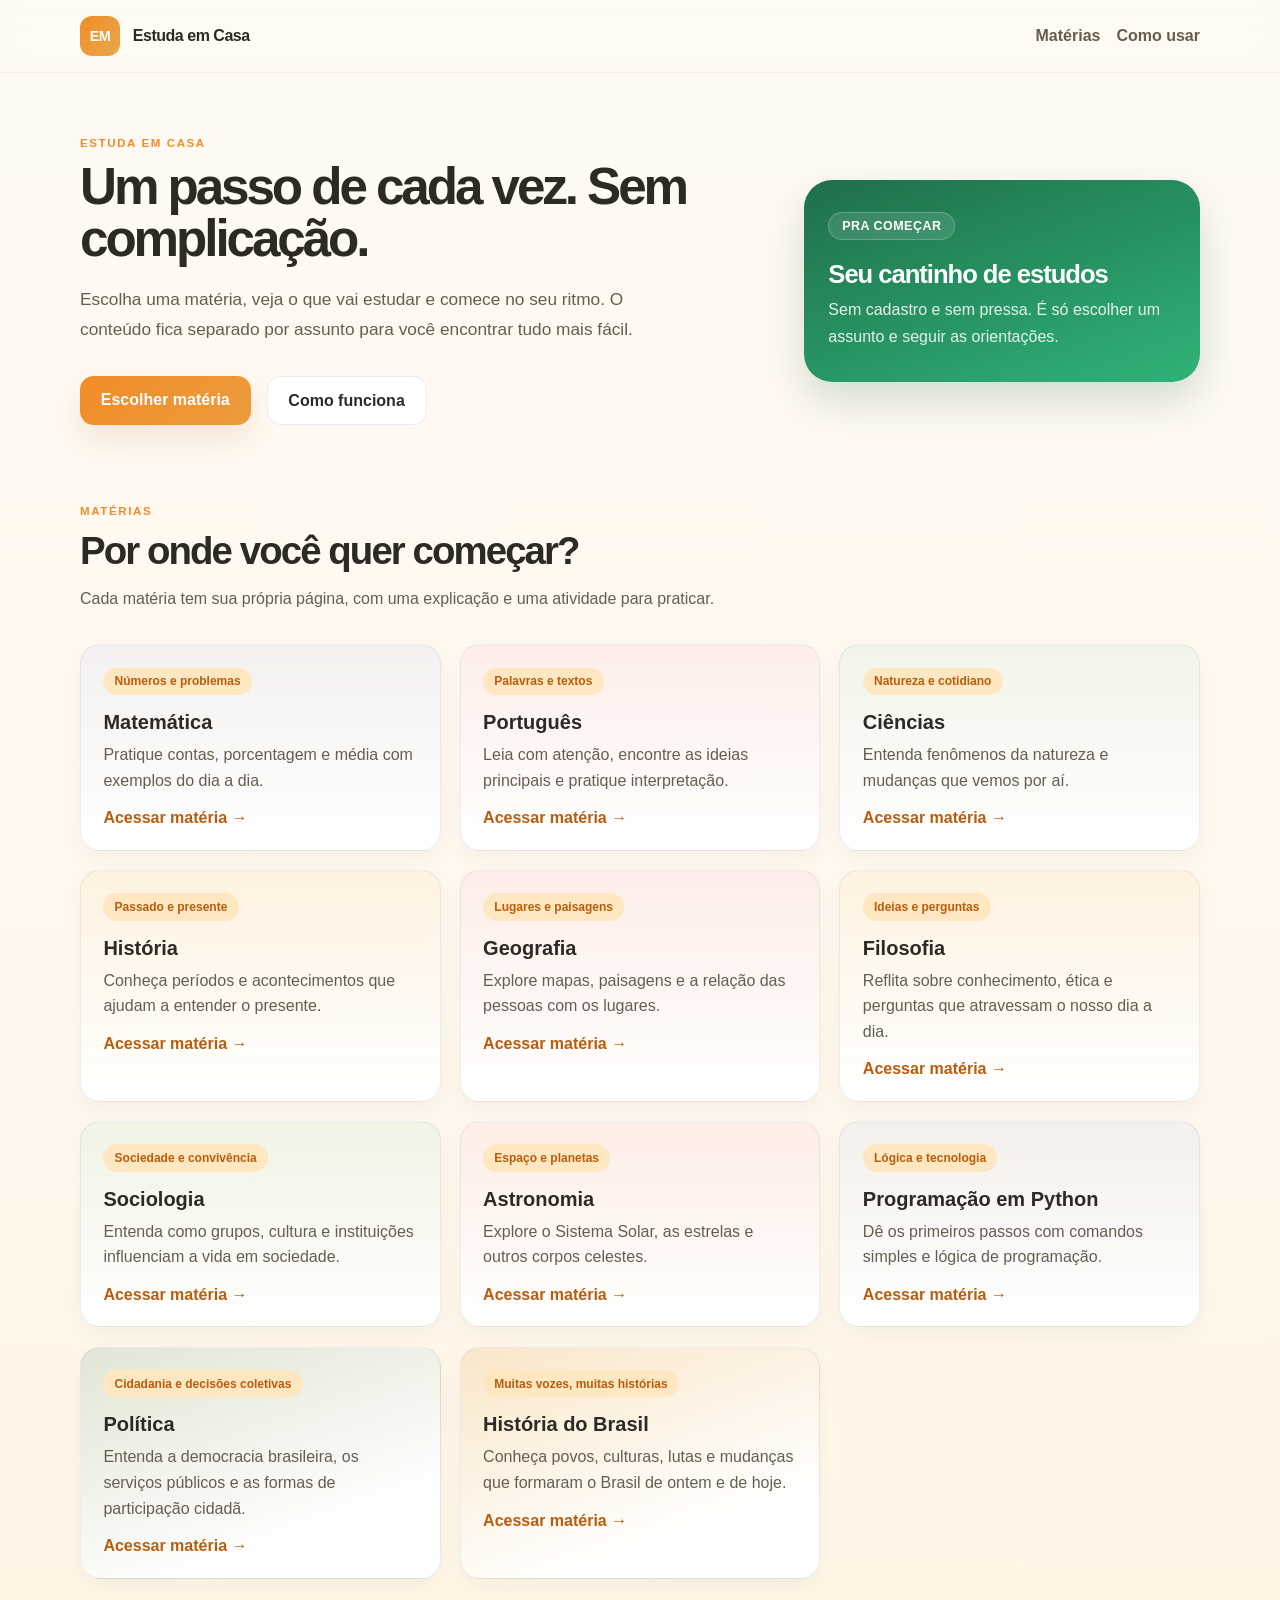
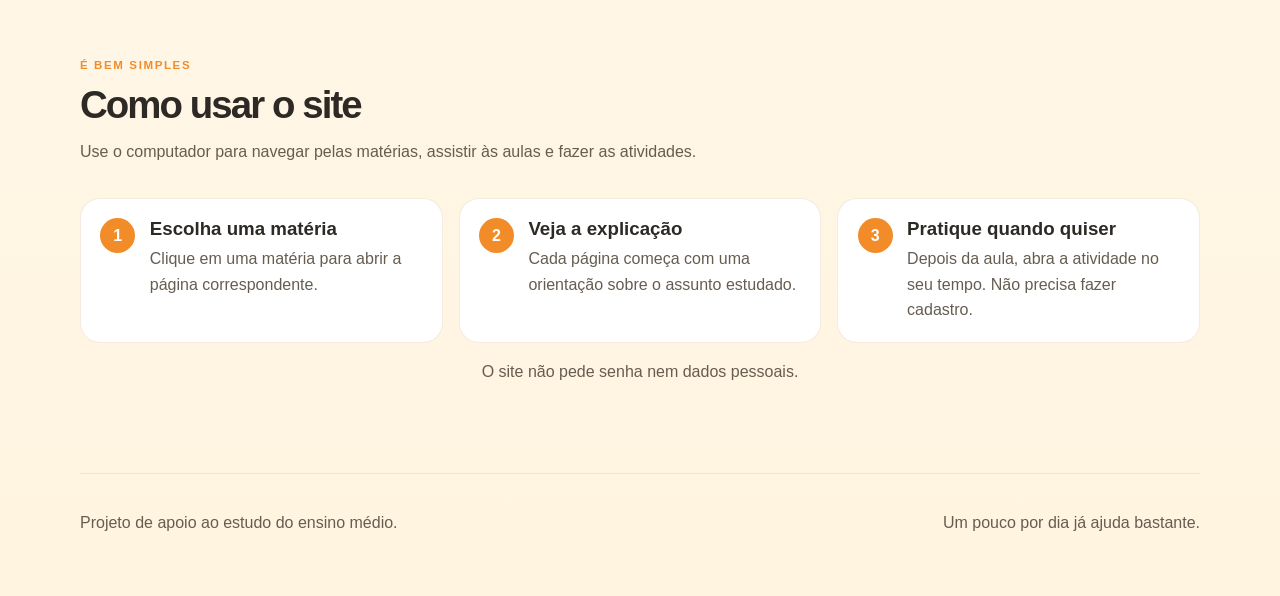
==== index.html @ b350ff7d "Add Brazilian politics and history subjects Co-authored-by: Copilot App <223556219+Copilot@users.nor" ====
<!DOCTYPE html>
<html lang="pt-BR">
  <head>
    <meta charset="UTF-8" />
    <meta name="viewport" content="width=device-width, initial-scale=1.0" />
    <title>Estuda em Casa | Ensino Médio</title>
    <meta
      name="description"
    content="Aulas e atividades de matemática, português, ciências, história, história do Brasil, política, geografia, filosofia, sociologia, astronomia e programação em Python."
    />
    <meta
      http-equiv="Content-Security-Policy"
      content="default-src 'self'; base-uri 'self'; object-src 'none'; form-action 'self'; script-src 'self'; style-src 'self'; img-src 'self' data:; connect-src 'none'"
    />
    <link rel="stylesheet" href="styles.css" />
  </head>
  <body>
    <header class="topbar">
      <div class="container nav">
        <div class="brand">
          <span class="brand-mark">EM</span>
          <span>Estuda em Casa</span>
        </div>
        <nav class="nav-links" aria-label="Menu principal">
          <a href="#materias">Matérias</a>
          <a href="#como-usar">Como usar</a>
        </nav>
      </div>
    </header>

    <main>
      <section class="hero container">
        <div class="hero-copy">
          <p class="eyebrow">Estuda em Casa</p>
          <h1>Um passo de cada vez. Sem complicação.</h1>
          <p class="lead">
            Escolha uma matéria, veja o que vai estudar e comece no seu ritmo.
            O conteúdo fica separado por assunto para você encontrar tudo mais fácil.
          </p>
          <div class="hero-actions">
            <a class="primary-btn" href="#materias">Escolher matéria</a>
            <a class="ghost-btn" href="#como-usar">Como funciona</a>
          </div>
        </div>

        <div class="hero-card welcome-card">
          <div class="score-pill">Pra começar</div>
          <h2>Seu cantinho de estudos</h2>
          <p>Sem cadastro e sem pressa. É só escolher um assunto e seguir as orientações.</p>
        </div>
      </section>

      <section id="materias" class="container section">
        <div class="section-heading">
          <p class="eyebrow">Matérias</p>
          <h2>Por onde você quer começar?</h2>
          <p class="section-intro">Cada matéria tem sua própria página, com uma explicação e uma atividade para praticar.</p>
        </div>

        <div class="subject-grid subject-grid-home">
          <a class="subject-card math" href="matematica.html">
            <span class="subject-tag">Números e problemas</span>
            <h3>Matemática</h3>
            <p>Pratique contas, porcentagem e média com exemplos do dia a dia.</p>
            <span class="card-link">Acessar matéria <span aria-hidden="true">→</span></span>
          </a>

          <a class="subject-card language" href="portugues.html">
            <span class="subject-tag">Palavras e textos</span>
            <h3>Português</h3>
            <p>Leia com atenção, encontre as ideias principais e pratique interpretação.</p>
            <span class="card-link">Acessar matéria <span aria-hidden="true">→</span></span>
          </a>

          <a class="subject-card science" href="ciencias.html">
            <span class="subject-tag">Natureza e cotidiano</span>
            <h3>Ciências</h3>
            <p>Entenda fenômenos da natureza e mudanças que vemos por aí.</p>
            <span class="card-link">Acessar matéria <span aria-hidden="true">→</span></span>
          </a>

          <a class="subject-card history" href="historia.html">
            <span class="subject-tag">Passado e presente</span>
            <h3>História</h3>
            <p>Conheça períodos e acontecimentos que ajudam a entender o presente.</p>
            <span class="card-link">Acessar matéria <span aria-hidden="true">→</span></span>
          </a>

          <a class="subject-card language" href="geografia.html">
            <span class="subject-tag">Lugares e paisagens</span>
            <h3>Geografia</h3>
            <p>Explore mapas, paisagens e a relação das pessoas com os lugares.</p>
            <span class="card-link">Acessar matéria <span aria-hidden="true">→</span></span>
          </a>

          <a class="subject-card history" href="filosofia.html">
            <span class="subject-tag">Ideias e perguntas</span>
            <h3>Filosofia</h3>
            <p>Reflita sobre conhecimento, ética e perguntas que atravessam o nosso dia a dia.</p>
            <span class="card-link">Acessar matéria <span aria-hidden="true">→</span></span>
          </a>

          <a class="subject-card science" href="sociologia.html">
            <span class="subject-tag">Sociedade e convivência</span>
            <h3>Sociologia</h3>
            <p>Entenda como grupos, cultura e instituições influenciam a vida em sociedade.</p>
            <span class="card-link">Acessar matéria <span aria-hidden="true">→</span></span>
          </a>

          <a class="subject-card language" href="astronomia.html">
            <span class="subject-tag">Espaço e planetas</span>
            <h3>Astronomia</h3>
            <p>Explore o Sistema Solar, as estrelas e outros corpos celestes.</p>
            <span class="card-link">Acessar matéria <span aria-hidden="true">→</span></span>
          </a>

          <a class="subject-card math" href="programacao-python.html">
            <span class="subject-tag">Lógica e tecnologia</span>
            <h3>Programação em Python</h3>
            <p>Dê os primeiros passos com comandos simples e lógica de programação.</p>
            <span class="card-link">Acessar matéria <span aria-hidden="true">→</span></span>
          </a>

          <a class="subject-card politics" href="politica.html">
            <span class="subject-tag">Cidadania e decisões coletivas</span>
            <h3>Política</h3>
            <p>Entenda a democracia brasileira, os serviços públicos e as formas de participação cidadã.</p>
            <span class="card-link">Acessar matéria <span aria-hidden="true">→</span></span>
          </a>

          <a class="subject-card brazil-history" href="historia-do-brasil.html">
            <span class="subject-tag">Muitas vozes, muitas histórias</span>
            <h3>História do Brasil</h3>
            <p>Conheça povos, culturas, lutas e mudanças que formaram o Brasil de ontem e de hoje.</p>
            <span class="card-link">Acessar matéria <span aria-hidden="true">→</span></span>
          </a>
        </div>
      </section>

      <section id="como-usar" class="container section how-to-section">
        <div class="section-heading">
          <p class="eyebrow">É bem simples</p>
          <h2>Como usar o site</h2>
          <p class="section-intro">Use o computador para navegar pelas matérias, assistir às aulas e fazer as atividades.</p>
        </div>

        <div class="steps-grid">
          <article class="step-card">
            <span class="step-number">1</span>
            <div>
              <h3>Escolha uma matéria</h3>
              <p>Clique em uma matéria para abrir a página correspondente.</p>
            </div>
          </article>
          <article class="step-card">
            <span class="step-number">2</span>
            <div>
              <h3>Veja a explicação</h3>
              <p>Cada página começa com uma orientação sobre o assunto estudado.</p>
            </div>
          </article>
          <article class="step-card">
            <span class="step-number">3</span>
            <div>
              <h3>Pratique quando quiser</h3>
              <p>Depois da aula, abra a atividade no seu tempo. Não precisa fazer cadastro.</p>
            </div>
          </article>
        </div>
        <p class="privacy-note">O site não pede senha nem dados pessoais.</p>
      </section>
    </main>

    <footer class="footer">
      <div class="container footer-inner">
        <p>Projeto de apoio ao estudo do ensino médio.</p>
        <p>Um pouco por dia já ajuda bastante.</p>
      </div>
    </footer>
  </body>
</html>
---- styles.css ----
:root {
  --bg: #fffaf2;
  --panel: #ffffff;
  --panel-alt: #fff1d8;
  --primary: #f28c28;
  --primary-dark: #b85d0d;
  --primary-soft: #ffe7c2;
  --accent: #3a9d68;
  --success: #1f8f5f;
  --text: #2d2a26;
  --muted: #665d51;
  --shadow: 0 14px 30px rgba(157, 94, 18, 0.12);
  --radius: 20px;
}

* {
  box-sizing: border-box;
}

html {
  scroll-behavior: smooth;
}

body {
  margin: 0;
  font-family: "Segoe UI", Arial, sans-serif;
  background: linear-gradient(180deg, #fffaf4 0%, #fff8ee 42%, #fff4df 100%);
  color: var(--text);
}

a {
  text-decoration: none;
  color: inherit;
}

button,
input {
  font: inherit;
}

.container {
  width: min(1120px, calc(100% - 2rem));
  margin: 0 auto;
}

.topbar {
  position: sticky;
  top: 0;
  z-index: 10;
  backdrop-filter: blur(10px);
  background: rgba(255, 250, 242, 0.85);
  border-bottom: 1px solid rgba(183, 139, 84, 0.12);
}

.nav {
  display: flex;
  align-items: center;
  justify-content: space-between;
  gap: 1rem;
  min-height: 72px;
}

.brand {
  display: inline-flex;
  align-items: center;
  gap: 0.8rem;
  font-weight: 800;
  letter-spacing: -0.03em;
}

.brand-mark {
  display: inline-grid;
  place-items: center;
  width: 2.5rem;
  height: 2.5rem;
  border-radius: 12px;
  background: linear-gradient(135deg, var(--primary), #e8a84c);
  color: white;
  font-size: 0.9rem;
}

.nav-links {
  display: flex;
  flex-wrap: wrap;
  justify-content: flex-end;
  gap: 0.6rem 1rem;
  color: var(--muted);
  font-weight: 600;
}

.hero {
  display: grid;
  grid-template-columns: 1.4fr 0.8fr;
  gap: 2rem;
  align-items: center;
  padding: 4rem 0 3rem;
}

.eyebrow {
  margin: 0 0 0.75rem;
  color: var(--primary);
  text-transform: uppercase;
  letter-spacing: 0.14em;
  font-size: 0.72rem;
  font-weight: 800;
}

.hero-copy h1 {
  margin: 0;
  font-size: clamp(2.3rem, 4vw, 4.1rem);
  line-height: 1.02;
  letter-spacing: -0.06em;
}

.lead {
  max-width: 560px;
  margin: 1.25rem 0 0;
  color: var(--muted);
  font-size: 1.08rem;
  line-height: 1.7;
}

.hero-actions {
  margin-top: 2rem;
  display: flex;
  flex-wrap: wrap;
  gap: 1rem;
}

.primary-btn,
.ghost-btn,
.answer-btn {
  border: none;
  border-radius: 14px;
  padding: 0.9rem 1.3rem;
  font-weight: 700;
  cursor: pointer;
  transition: transform 0.2s ease, box-shadow 0.2s ease;
}

.primary-btn {
  background: linear-gradient(135deg, var(--primary), #ec9b3d);
  color: white;
  box-shadow: var(--shadow);
}

.ghost-btn {
  background: white;
  color: var(--text);
  border: 1px solid rgba(148, 163, 184, 0.2);
}

.primary-btn:hover,
.ghost-btn:hover,
.answer-btn:not(:disabled):hover {
  transform: translateY(-1px);
}

.hero-card {
  background: linear-gradient(160deg, #1f6f4a 0%, #2fb377 100%);
  color: white;
  border-radius: 28px;
  padding: 2rem 1.5rem;
  box-shadow: 0 18px 40px rgba(31, 111, 74, 0.2);
}

.score-pill {
  display: inline-flex;
  background: rgba(255, 255, 255, 0.12);
  border: 1px solid rgba(255, 255, 255, 0.2);
  border-radius: 999px;
  padding: 0.4rem 0.8rem;
  font-size: 0.78rem;
  font-weight: 700;
  letter-spacing: 0.04em;
  text-transform: uppercase;
}

.score-value {
  margin-top: 1rem;
  font-size: clamp(2.5rem, 4vw, 4rem);
  font-weight: 800;
  letter-spacing: -0.06em;
}

.hero-card ul {
  margin: 1.5rem 0 0;
  padding: 0;
  list-style: none;
  display: grid;
  gap: 0.85rem;
  color: rgba(255, 255, 255, 0.82);
}

.section {
  padding: 2rem 0 4rem;
}

.section-heading {
  margin-bottom: 2rem;
}

.section-heading h2 {
  margin: 0;
  font-size: clamp(1.8rem, 3vw, 2.7rem);
  letter-spacing: -0.05em;
}

.section-intro {
  max-width: 680px;
  margin: 0.8rem 0 0;
  color: var(--muted);
  line-height: 1.65;
}

.left {
  margin-bottom: 1.5rem;
}

.subject-grid {
  display: grid;
  grid-template-columns: repeat(4, minmax(0, 1fr));
  gap: 1.2rem;
}

.subject-card {
  display: flex;
  flex-direction: column;
  align-items: flex-start;
  background: var(--panel);
  border: 1px solid rgba(148, 163, 184, 0.18);
  border-radius: var(--radius);
  padding: 1.4rem;
  box-shadow: 0 8px 22px rgba(15, 23, 42, 0.04);
  transition: transform 0.2s ease, box-shadow 0.2s ease;
}

a.subject-card:hover {
  transform: translateY(-3px);
  box-shadow: var(--shadow);
}

.subject-grid-home {
  grid-template-columns: repeat(3, minmax(0, 1fr));
}

.subject-tag {
  display: inline-block;
  background: var(--primary-soft);
  color: var(--primary-dark);
  padding: 0.42rem 0.7rem;
  border-radius: 999px;
  font-size: 0.75rem;
  font-weight: 700;
}

.subject-card h3 {
  margin: 1rem 0 0.5rem;
  font-size: 1.25rem;
}

.subject-card p {
  margin: 0;
  color: var(--muted);
  line-height: 1.6;
}

.card-link {
  margin-top: 1rem;
  color: var(--primary-dark);
  font-weight: 700;
}

.welcome-card h2 {
  margin: 1.25rem 0 0.5rem;
  font-size: 1.6rem;
  letter-spacing: -0.04em;
}

.welcome-card p {
  margin: 0;
  color: rgba(255, 255, 255, 0.88);
  line-height: 1.65;
}

.subject-intro {
  max-width: 760px;
  margin: 0 auto 1.2rem;
  padding: 1.4rem;
  background: white;
  border: 1px solid rgba(183, 139, 84, 0.16);
  border-radius: var(--radius);
}

.subject-intro h3 {
  margin: 0 0 0.7rem;
}

.subject-intro p {
  margin: 0;
  color: var(--muted);
  line-height: 1.65;
}

.subject-intro p + p {
  margin-top: 0.5rem;
}

.lesson-card {
  max-width: 920px;
  margin: 0 auto 1rem;
  padding: 1.4rem;
  background: #fff;
  border: 1px solid rgba(183, 139, 84, 0.2);
  border-radius: var(--radius);
  box-shadow: 0 8px 22px rgba(15, 23, 42, 0.04);
}

.lesson-heading {
  display: flex;
  align-items: center;
  gap: 0.75rem;
  margin-bottom: 0.55rem;
}

.youtube-mark {
  display: inline-grid;
  flex: 0 0 auto;
  place-items: center;
  width: 2.3rem;
  height: 1.65rem;
  border-radius: 0.5rem;
  background: #e62117;
  color: white;
  font-size: 0.75rem;
  font-weight: 800;
}

.lesson-card h3 {
  margin: 0;
  font-size: 1.2rem;
}

.lesson-card p {
  margin: 0;
  color: var(--muted);
  line-height: 1.6;
}

.lesson-link {
  display: inline-flex;
  margin-top: 1rem;
  padding: 0.75rem 1rem;
  border-radius: 12px;
  color: white;
  background: #c9221a;
  font-weight: 700;
}

.lesson-link:hover {
  background: #a91c16;
}

.lesson-note {
  margin-top: 0.7rem !important;
  font-size: 0.88rem;
}

.activity-details {
  padding: 0;
  overflow: hidden;
}

.activity-summary {
  display: flex;
  align-items: center;
  justify-content: space-between;
  gap: 1rem;
  padding: 1.25rem 1.4rem;
  cursor: pointer;
  list-style: none;
  font-weight: 700;
}

.activity-summary::-webkit-details-marker {
  display: none;
}

.summary-action {
  flex: 0 0 auto;
  padding: 0.6rem 0.9rem;
  border-radius: 12px;
  color: white;
  background: var(--primary);
}

.activity-content {
  padding: 0 1.4rem 1.4rem;
  border-top: 1px solid rgba(183, 139, 84, 0.16);
}

.activity-instructions,
.activity-status {
  margin: 1rem 0 0;
  color: var(--muted);
  line-height: 1.6;
}

.progress-track {
  height: 0.65rem;
  margin-top: 0.8rem;
  overflow: hidden;
  border-radius: 999px;
  background: var(--primary-soft);
}

.progress-fill {
  display: block;
  width: 0;
  height: 100%;
  border-radius: inherit;
  background: var(--accent);
  transition: width 0.25s ease;
}

.question-prompt {
  white-space: pre-line;
  line-height: 1.6;
}

.quiz-continue {
  margin-top: 0.9rem;
}

.answer-btn:disabled {
  cursor: default;
}

.activity-content h3 {
  margin: 1.2rem 0 0.4rem;
}

.how-to-section {
  padding-top: 1rem;
}

.steps-grid {
  display: grid;
  grid-template-columns: repeat(3, minmax(0, 1fr));
  gap: 1rem;
}

.step-card {
  display: flex;
  align-items: flex-start;
  gap: 0.9rem;
  padding: 1.2rem;
  background: white;
  border: 1px solid rgba(183, 139, 84, 0.16);
  border-radius: var(--radius);
}

.step-number {
  display: grid;
  flex: 0 0 auto;
  place-items: center;
  width: 2.2rem;
  height: 2.2rem;
  border-radius: 50%;
  color: white;
  background: var(--primary);
  font-weight: 800;
}

.step-card h3 {
  margin: 0 0 0.4rem;
}

.step-card p,
.privacy-note {
  margin: 0;
  color: var(--muted);
  line-height: 1.6;
}

.privacy-note {
  margin-top: 1rem;
  text-align: center;
}

.math {
  background: linear-gradient(180deg, rgba(59, 130, 246, 0.06), rgba(255, 255, 255, 1));
}

.language {
  background: linear-gradient(180deg, rgba(236, 72, 153, 0.06), rgba(255, 255, 255, 1));
}

.science {
  background: linear-gradient(180deg, rgba(16, 185, 129, 0.06), rgba(255, 255, 255, 1));
}

.history {
  background: linear-gradient(180deg, rgba(245, 158, 11, 0.06), rgba(255, 255, 255, 1));
}

.politics {
  background: linear-gradient(160deg, rgba(31, 111, 74, 0.13), rgba(255, 255, 255, 1) 76%);
}

.brazil-history {
  background: linear-gradient(160deg, rgba(232, 168, 76, 0.2), rgba(255, 255, 255, 1) 76%);
}

.culture-note {
  max-width: 760px;
  margin: 0 auto 1.2rem;
  padding: 1rem 1.2rem;
  border-left: 4px solid var(--accent);
  border-radius: 0 14px 14px 0;
  background: rgba(255, 255, 255, 0.8);
  color: var(--muted);
  line-height: 1.65;
}

.subject-brazilian-politics .culture-note {
  border-left-color: #1f6f4a;
}

.subject-brazilian-history .culture-note {
  border-left-color: #d99125;
}

.challenge-layout {
  display: grid;
  grid-template-columns: 1.15fr 0.85fr;
  gap: 1.4rem;
}

.challenge-panel,
.quiz-panel {
  background: rgba(255, 255, 255, 0.8);
  border: 1px solid rgba(148, 163, 184, 0.18);
  border-radius: 28px;
  padding: 1.4rem;
  box-shadow: var(--shadow);
}

.challenge-box {
  background: var(--panel-alt);
  border-radius: 20px;
  padding: 1.3rem;
}

.challenge-text {
  margin: 0;
  font-size: 1.18rem;
  line-height: 1.7;
  min-height: 90px;
}

.answer-grid {
  display: grid;
  grid-template-columns: repeat(2, minmax(0, 1fr));
  gap: 0.8rem;
  margin-top: 1.1rem;
}

.answer-btn {
  background: white;
  border: 1px solid rgba(148, 163, 184, 0.2);
  color: var(--text);
  font-weight: 700;
}

.single-grid {
  grid-template-columns: repeat(2, minmax(0, 1fr));
}

.wide-panel {
  max-width: 760px;
  margin: 0 auto;
}

.back-link {
  display: inline-flex;
  margin-top: 1rem;
}

.answer-btn.correct {
  background: rgba(22, 163, 74, 0.12);
  color: var(--success);
  border-color: rgba(22, 163, 74, 0.35);
}

.answer-btn.wrong {
  background: rgba(239, 68, 68, 0.1);
  color: #b91c1c;
  border-color: rgba(239, 68, 68, 0.2);
}

.challenge-result,
.quiz-result {
  min-height: 24px;
  margin-top: 1rem;
  font-weight: 700;
}

.quiz-form {
  display: grid;
  gap: 1rem;
}

.quiz-item {
  background: #f8faff;
  border: 1px solid rgba(148, 163, 184, 0.16);
  border-radius: 18px;
  padding: 1rem;
}

.quiz-item p {
  margin: 0 0 0.7rem;
  font-weight: 700;
}

.quiz-item label {
  display: flex;
  align-items: center;
  gap: 0.5rem;
  color: var(--muted);
  margin-top: 0.5rem;
}

.submit-btn {
  width: fit-content;
  margin-top: 0.5rem;
}

.planner-grid {
  display: grid;
  grid-template-columns: repeat(3, minmax(0, 1fr));
  gap: 1rem;
}

.planner-item {
  display: flex;
  align-items: flex-start;
  gap: 0.9rem;
  background: white;
  border-radius: 20px;
  border: 1px solid rgba(148, 163, 184, 0.18);
  padding: 1rem;
}

.check {
  display: grid;
  place-items: center;
  width: 2.2rem;
  height: 2.2rem;
  border-radius: 10px;
  font-weight: 800;
  background: #eef2ff;
  color: var(--primary);
}

.planner-item.done .check {
  background: rgba(22, 163, 74, 0.12);
  color: var(--success);
}

.planner-item.active .check {
  background: rgba(245, 158, 11, 0.12);
  color: #b45309;
}

.planner-item h3 {
  margin: 0 0 0.4rem;
  font-size: 1.05rem;
}

.planner-item p {
  margin: 0;
  color: var(--muted);
  line-height: 1.5;
}

.footer {
  padding: 1.5rem 0 3rem;
}

.footer-inner {
  display: flex;
  justify-content: space-between;
  gap: 1rem;
  border-top: 1px solid rgba(148, 163, 184, 0.2);
  padding-top: 1.5rem;
  color: var(--muted);
}

@media (max-width: 900px) {
  .hero,
  .challenge-layout,
  .subject-grid,
  .subject-grid-home,
  .steps-grid,
  .planner-grid {
    grid-template-columns: 1fr;
  }

  .nav {
    flex-direction: column;
    justify-content: center;
    padding: 1rem 0;
    gap: 0.75rem;
  }

  .nav-links {
    flex-wrap: wrap;
    justify-content: center;
  }

  .footer-inner {
    flex-direction: column;
    align-items: center;
    text-align: center;
  }
}
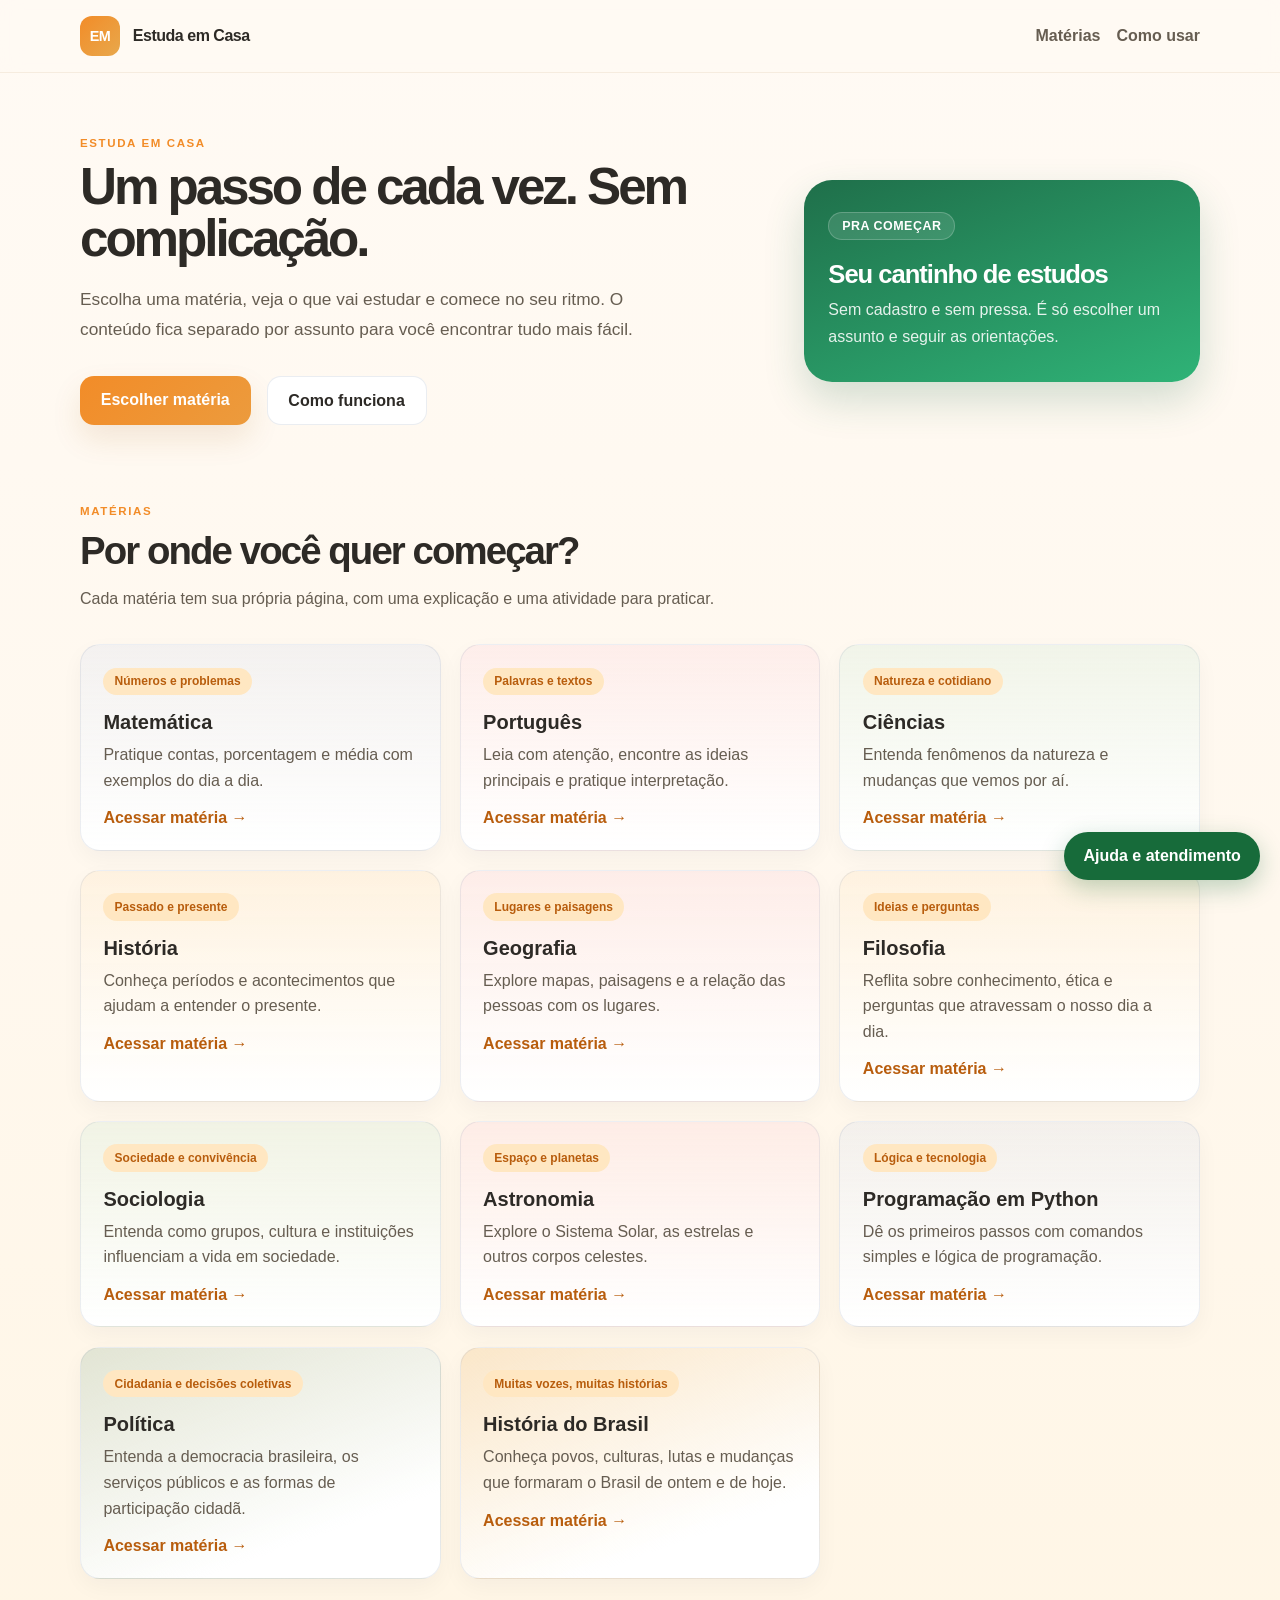
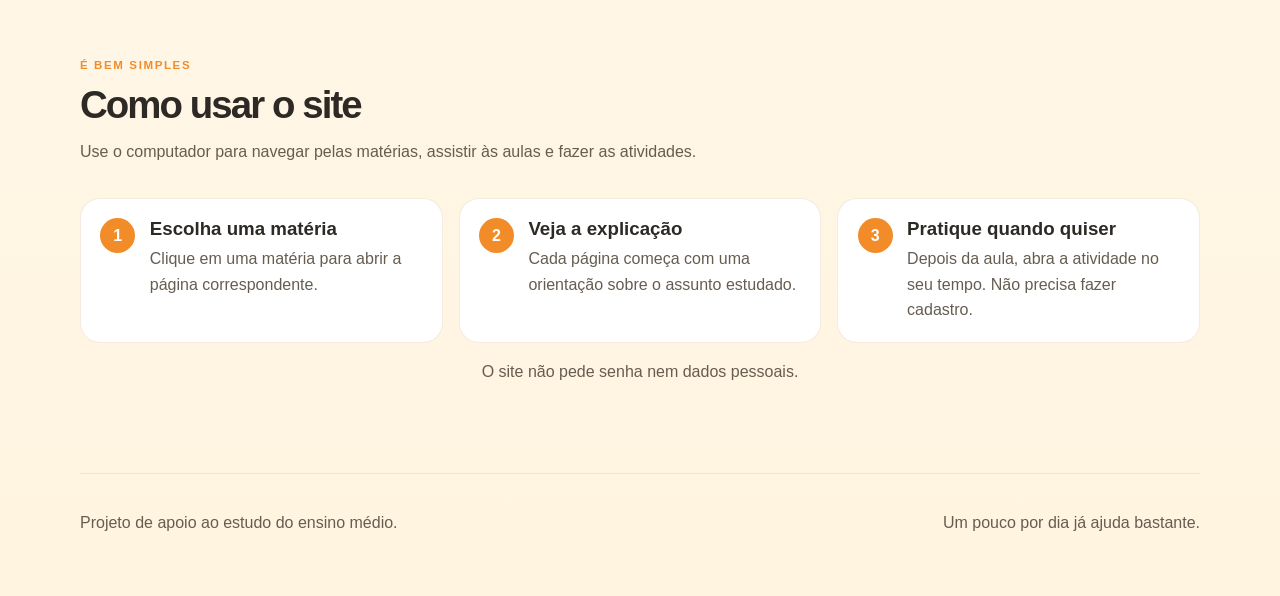
==== commit 4eb3d7eb: "Add WhatsApp help widget across study site Co-authored-by: Copilot App <223556219+Copilot@users.nore" ====
--- a/index.html
+++ b/index.html
@@ -177,5 +177,6 @@
         <p>Um pouco por dia já ajuda bastante.</p>
       </div>
     </footer>
+    <script src="support-chat.js" defer></script>
   </body>
 </html>
--- a/styles.css
+++ b/styles.css
@@ -697,6 +697,98 @@
   color: var(--muted);
 }
 
+.support-widget {
+  position: fixed;
+  right: 1.25rem;
+  bottom: 1.25rem;
+  z-index: 30;
+}
+
+.support-chat {
+  display: flex;
+  flex-direction: column-reverse;
+  align-items: flex-end;
+  gap: 0.75rem;
+}
+
+.support-chat-toggle {
+  display: inline-flex;
+  align-items: center;
+  justify-content: center;
+  min-height: 3rem;
+  padding: 0.85rem 1.2rem;
+  border: 0;
+  border-radius: 999px;
+  background: #176b3a;
+  box-shadow: 0 8px 24px rgba(23, 107, 58, 0.28);
+  color: white;
+  cursor: pointer;
+  font-weight: 700;
+  list-style: none;
+}
+
+.support-chat-toggle::-webkit-details-marker {
+  display: none;
+}
+
+.support-chat-toggle::marker {
+  content: "";
+}
+
+.support-chat-toggle:hover {
+  background: #105a2f;
+}
+
+.support-chat-toggle:focus-visible,
+.support-chat-link:focus-visible {
+  outline: 3px solid #f28c28;
+  outline-offset: 3px;
+}
+
+.support-chat-panel {
+  display: grid;
+  gap: 0.75rem;
+  width: min(22rem, calc(100vw - 2rem));
+  max-height: min(60vh, 24rem);
+  overflow-y: auto;
+  padding: 1.25rem;
+  border: 1px solid rgba(183, 139, 84, 0.2);
+  border-radius: 18px;
+  background: white;
+  box-shadow: 0 14px 36px rgba(45, 42, 38, 0.18);
+}
+
+.support-chat-title {
+  margin: 0;
+  font-size: 1.15rem;
+}
+
+.support-chat-description,
+.support-chat-note {
+  margin: 0;
+  color: var(--muted);
+  line-height: 1.55;
+}
+
+.support-chat-link {
+  display: inline-flex;
+  justify-content: center;
+  padding: 0.8rem 1rem;
+  border-radius: 12px;
+  background: #176b3a;
+  color: white;
+  font-weight: 700;
+  text-align: center;
+}
+
+.support-chat-link:hover {
+  background: #105a2f;
+}
+
+.support-chat-note {
+  font-size: 0.82rem;
+}
+
 @media (max-width: 900px) {
   .hero,
   .challenge-layout,
@@ -725,3 +817,14 @@
     text-align: center;
   }
 }
+
+@media (max-width: 480px) {
+  .support-widget {
+    right: 0.75rem;
+    bottom: 0.75rem;
+  }
+
+  .support-chat-panel {
+    width: min(22rem, calc(100vw - 1.5rem));
+  }
+}
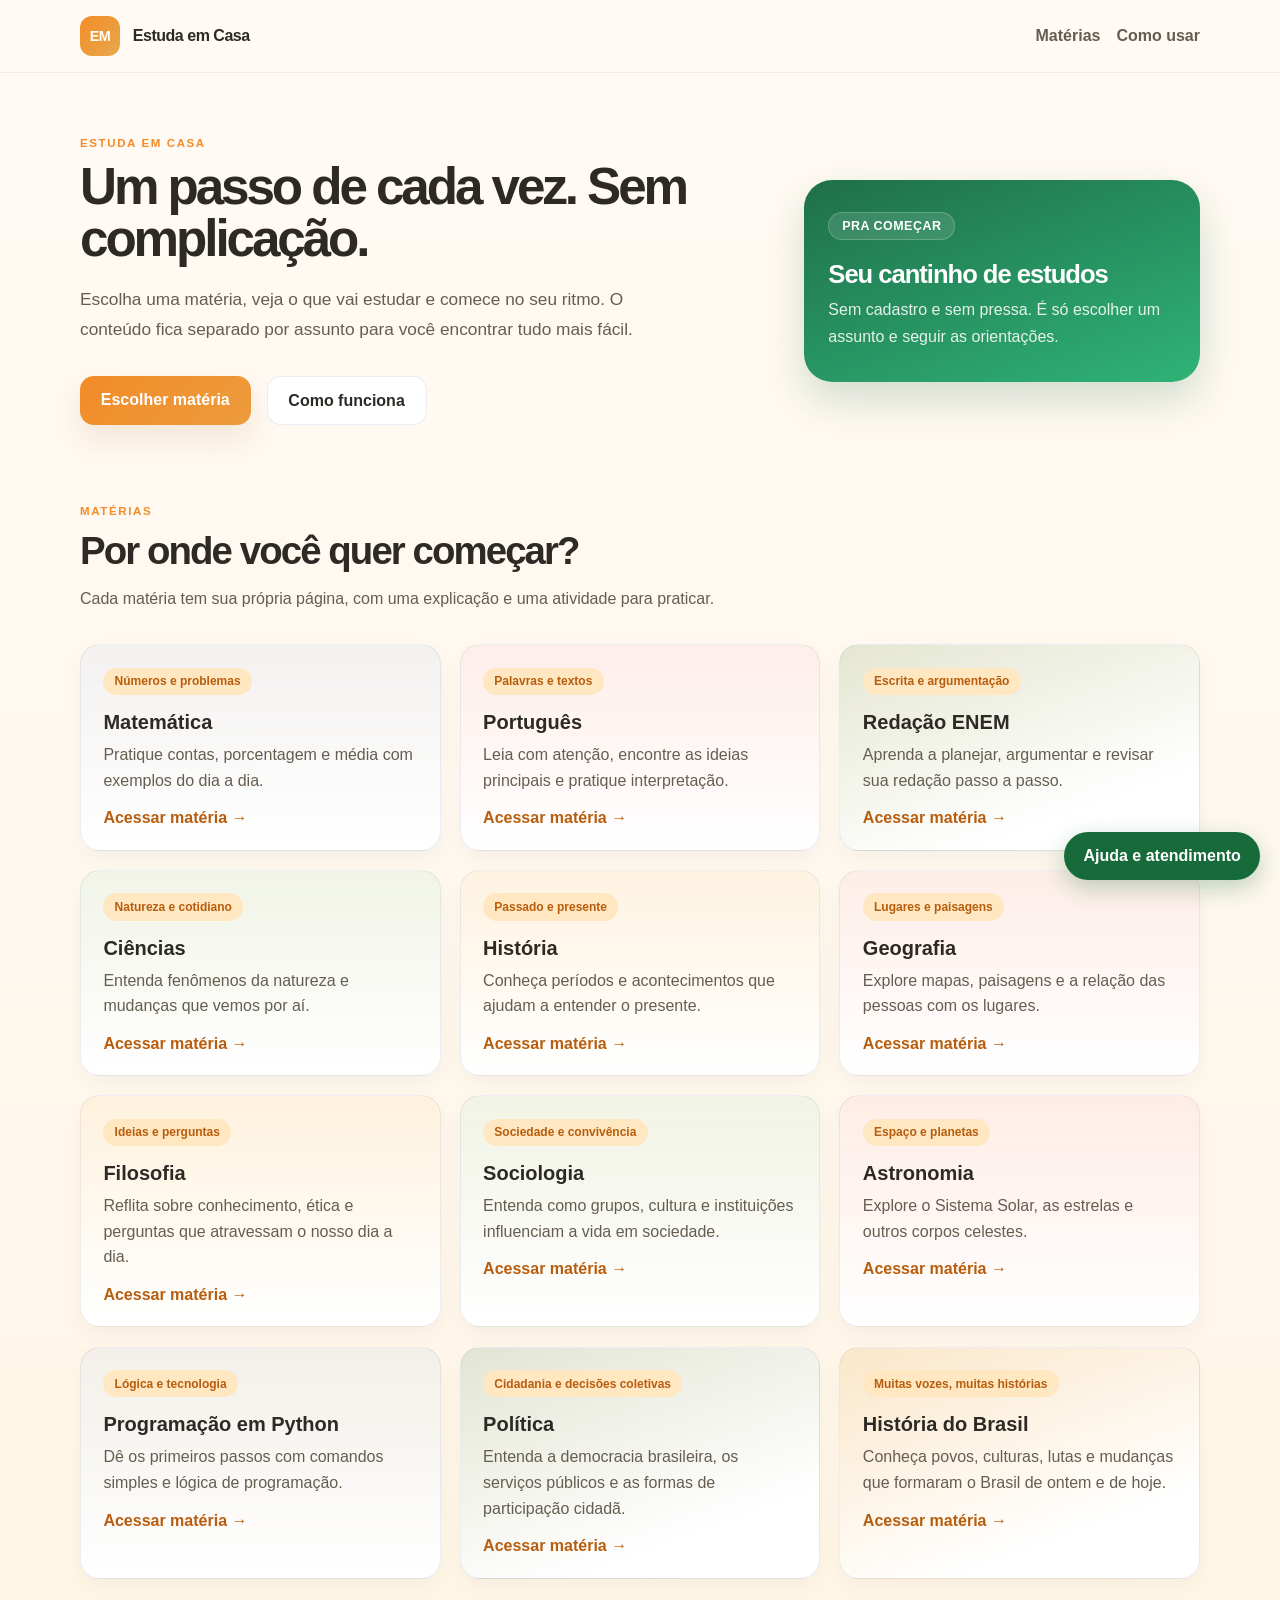
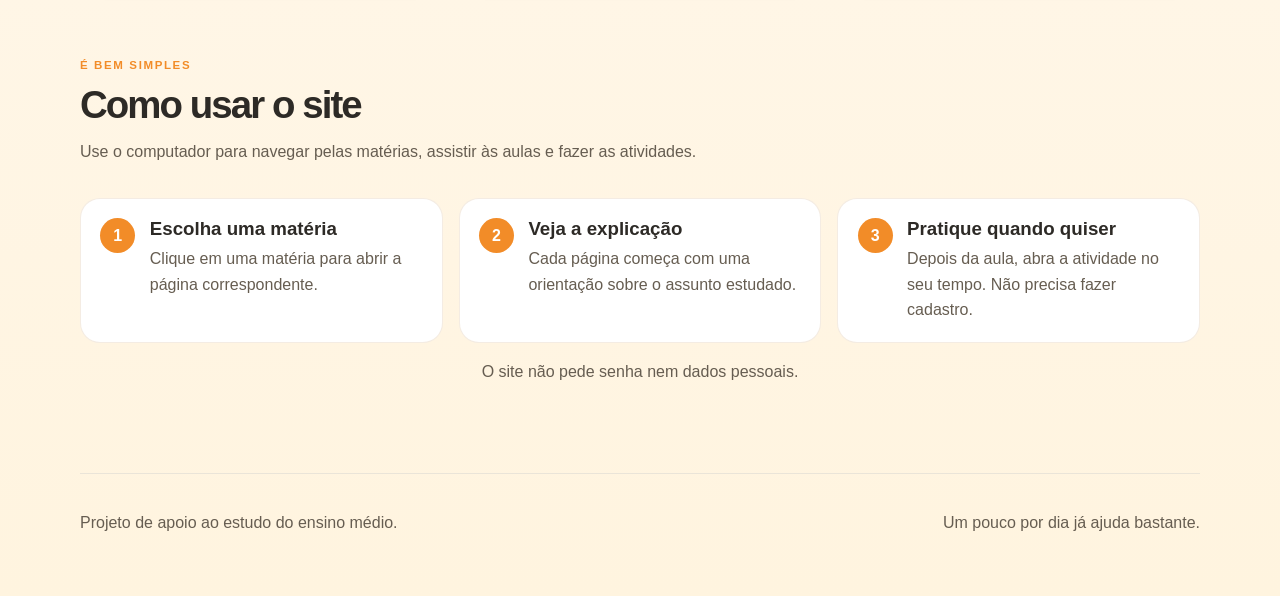
==== commit 52faa578: "Add ENEM essay writing subject Co-authored-by: Copilot App <223556219+Copilot@users.noreply.github.c" ====
--- a/index.html
+++ b/index.html
@@ -6,7 +6,7 @@
     <title>Estuda em Casa | Ensino Médio</title>
     <meta
       name="description"
-    content="Aulas e atividades de matemática, português, ciências, história, história do Brasil, política, geografia, filosofia, sociologia, astronomia e programação em Python."
+    content="Aulas e atividades de matemática, português, redação para o ENEM, ciências, história, história do Brasil, política, geografia, filosofia, sociologia, astronomia e programação em Python."
     />
     <meta
       http-equiv="Content-Security-Policy"
@@ -69,6 +69,13 @@
             <span class="subject-tag">Palavras e textos</span>
             <h3>Português</h3>
             <p>Leia com atenção, encontre as ideias principais e pratique interpretação.</p>
+            <span class="card-link">Acessar matéria <span aria-hidden="true">→</span></span>
+          </a>
+
+          <a class="subject-card essay-card" href="redacao-enem.html">
+            <span class="subject-tag">Escrita e argumentação</span>
+            <h3>Redação ENEM</h3>
+            <p>Aprenda a planejar, argumentar e revisar sua redação passo a passo.</p>
             <span class="card-link">Acessar matéria <span aria-hidden="true">→</span></span>
           </a>
 
--- a/styles.css
+++ b/styles.css
@@ -512,6 +512,10 @@
   background: linear-gradient(160deg, rgba(232, 168, 76, 0.2), rgba(255, 255, 255, 1) 76%);
 }
 
+.essay-card {
+  background: linear-gradient(160deg, rgba(123, 157, 88, 0.2), rgba(255, 255, 255, 1) 76%);
+}
+
 .culture-note {
   max-width: 760px;
   margin: 0 auto 1.2rem;
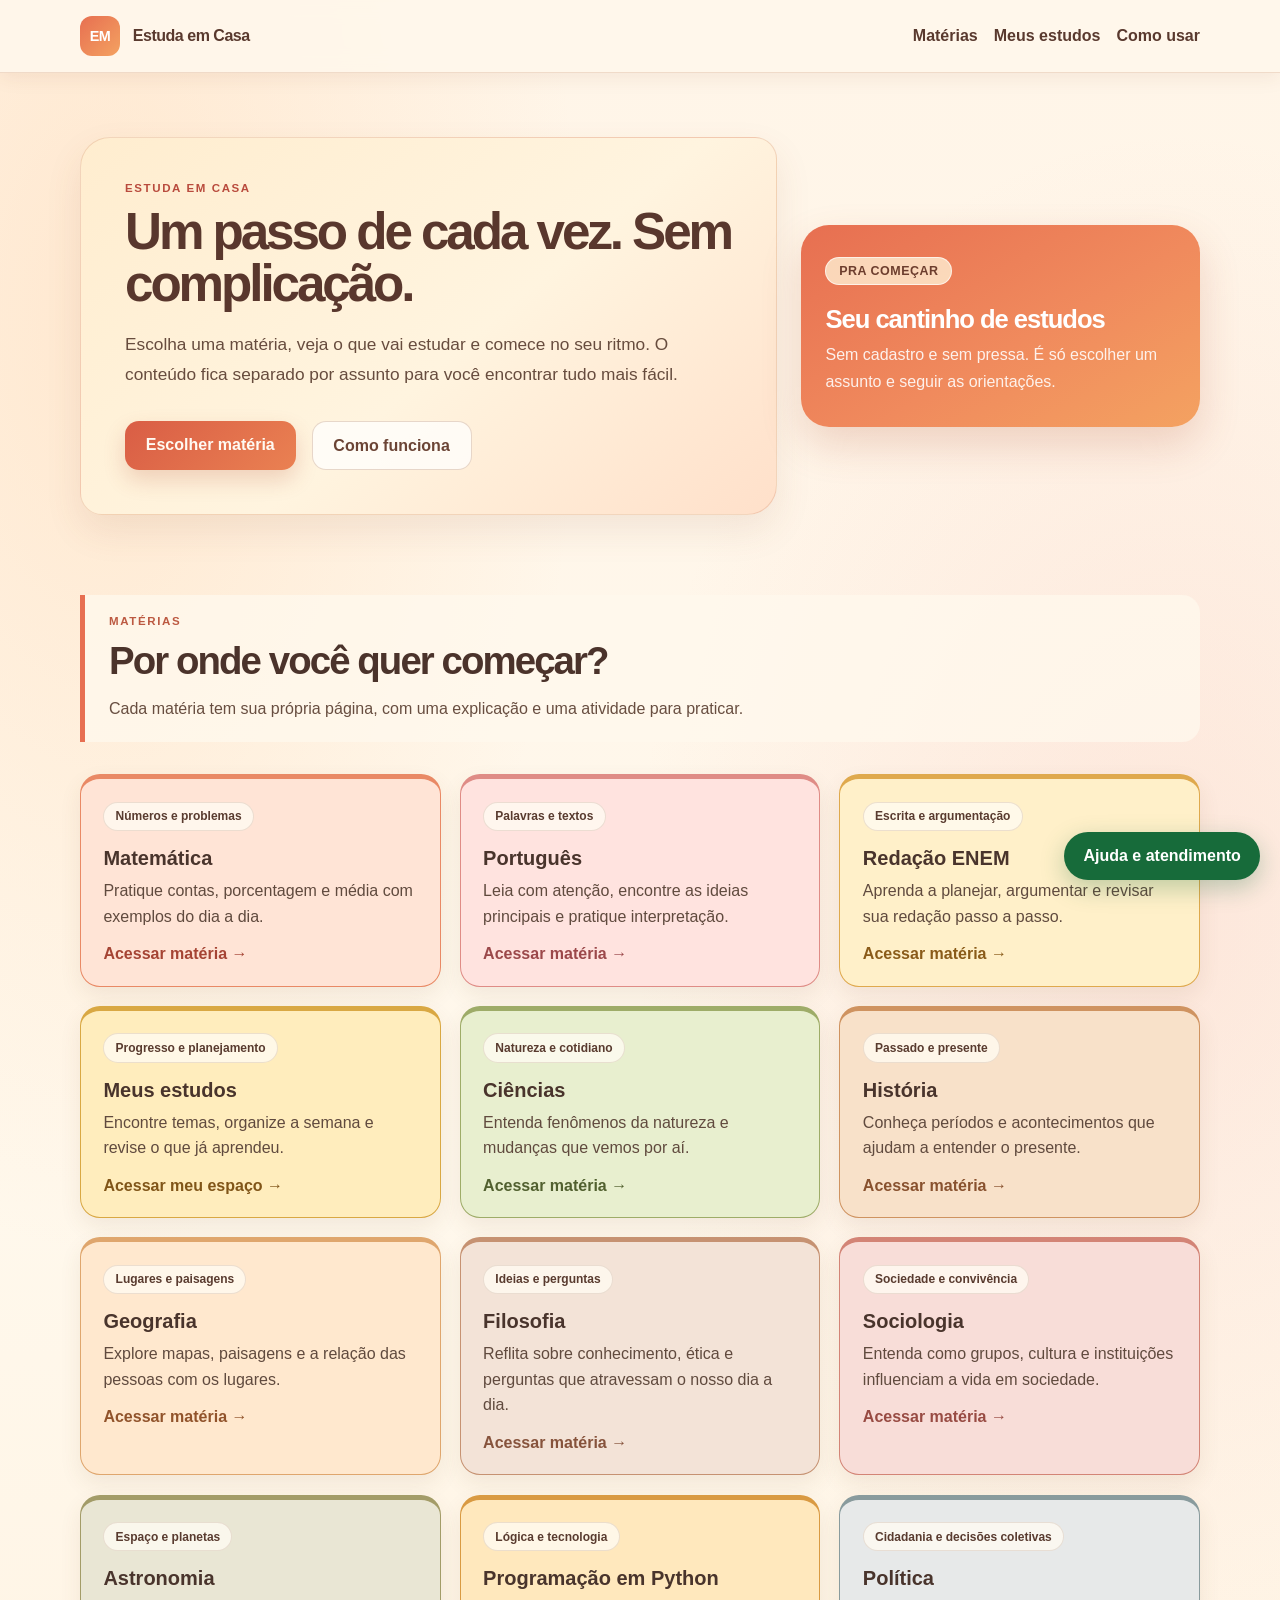
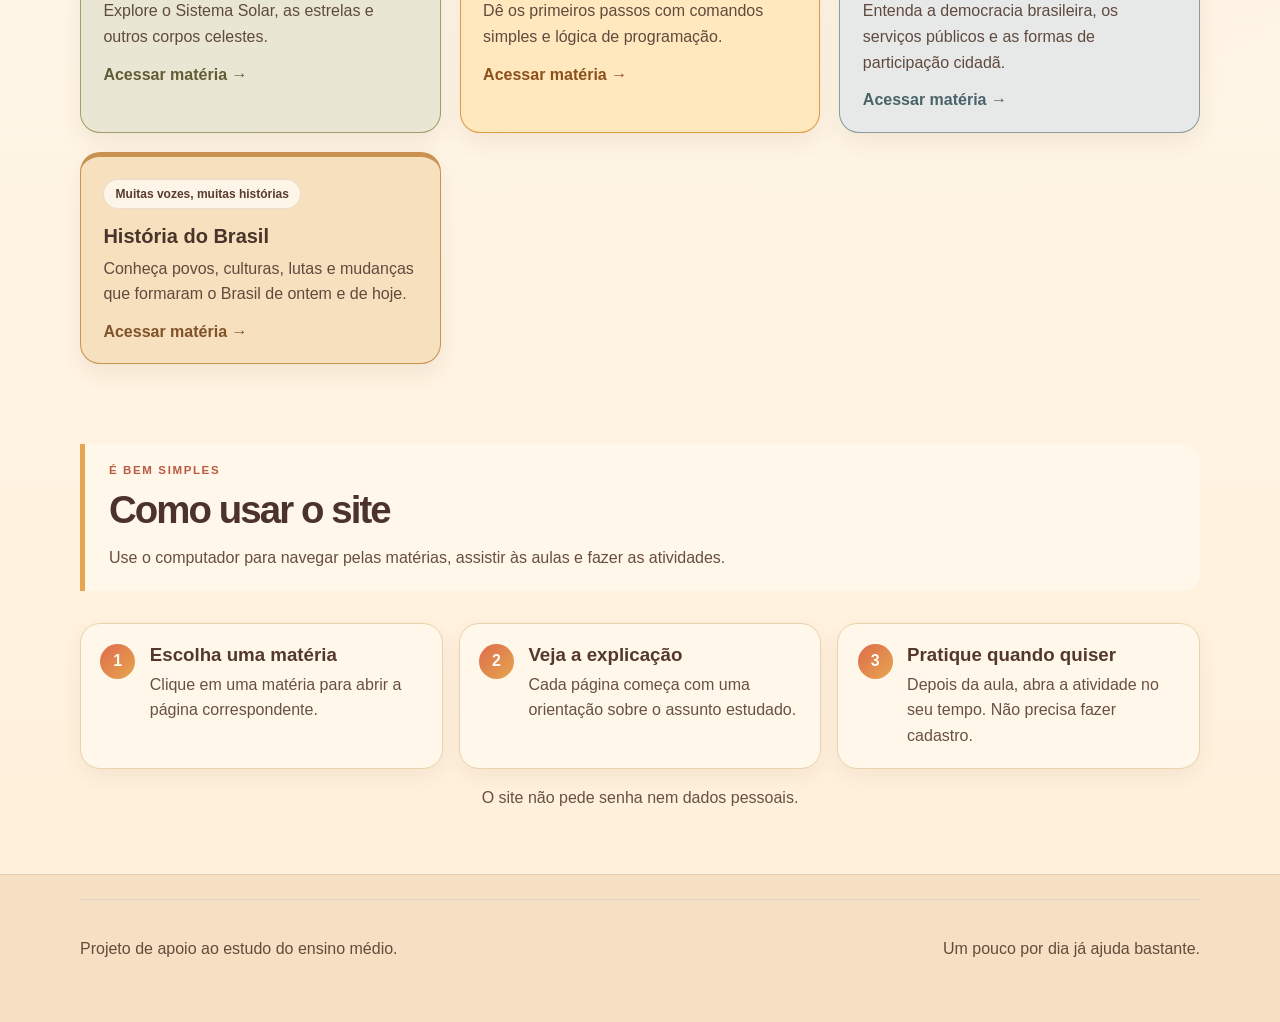
==== commit 55b2db34: "Add study tools and subject page themes Co-authored-by: Copilot App <223556219+Copilot@users.noreply" ====
--- a/index.html
+++ b/index.html
@@ -13,8 +13,9 @@
       content="default-src 'self'; base-uri 'self'; object-src 'none'; form-action 'self'; script-src 'self'; style-src 'self'; img-src 'self' data:; connect-src 'none'"
     />
     <link rel="stylesheet" href="styles.css" />
+    <link rel="stylesheet" href="inicio.css" />
   </head>
-  <body>
+  <body class="home-page">
     <header class="topbar">
       <div class="container nav">
         <div class="brand">
@@ -23,6 +24,7 @@
         </div>
         <nav class="nav-links" aria-label="Menu principal">
           <a href="#materias">Matérias</a>
+          <a href="meus-estudos.html">Meus estudos</a>
           <a href="#como-usar">Como usar</a>
         </nav>
       </div>
@@ -77,6 +79,13 @@
             <h3>Redação ENEM</h3>
             <p>Aprenda a planejar, argumentar e revisar sua redação passo a passo.</p>
             <span class="card-link">Acessar matéria <span aria-hidden="true">→</span></span>
+          </a>
+
+          <a class="subject-card study-hub-card" href="meus-estudos.html">
+            <span class="subject-tag">Progresso e planejamento</span>
+            <h3>Meus estudos</h3>
+            <p>Encontre temas, organize a semana e revise o que já aprendeu.</p>
+            <span class="card-link">Acessar meu espaço <span aria-hidden="true">→</span></span>
           </a>
 
           <a class="subject-card science" href="ciencias.html">
@@ -184,6 +193,8 @@
         <p>Um pouco por dia já ajuda bastante.</p>
       </div>
     </footer>
+    <script src="atividade.js" defer></script>
+    <script src="estudos.js" defer></script>
     <script src="support-chat.js" defer></script>
   </body>
 </html>
--- a/styles.css
+++ b/styles.css
@@ -822,6 +822,439 @@
   }
 }
 
+.study-hub > .section-heading h1 {
+  margin: 0;
+  font-size: clamp(1.8rem, 3vw, 2.7rem);
+  letter-spacing: -0.05em;
+}
+
+.study-dashboard,
+.study-section-card {
+  margin: 0 0 1.25rem;
+  padding: clamp(1.15rem, 3vw, 1.6rem);
+  border: 1px solid rgba(183, 139, 84, 0.18);
+  border-radius: var(--radius);
+  background: var(--panel);
+  box-shadow: 0 8px 22px rgba(15, 23, 42, 0.04);
+}
+
+.study-section-heading,
+.resource-heading,
+.resource-actions,
+.goal-controls,
+.tool-actions {
+  display: flex;
+  align-items: center;
+  justify-content: space-between;
+  gap: 0.75rem;
+}
+
+.study-section-heading h2,
+.study-section-card > h2 {
+  margin: 0;
+}
+
+.study-section-card > p:not(.eyebrow) {
+  line-height: 1.6;
+}
+
+.study-stats,
+.study-tools-grid {
+  display: grid;
+  grid-template-columns: repeat(4, minmax(0, 1fr));
+  gap: 0.85rem;
+  margin-top: 1rem;
+}
+
+.study-stat,
+.study-tool-card,
+.resource-card,
+.subject-progress-item,
+.mistake-entry {
+  min-width: 0;
+  padding: 1rem;
+  border: 1px solid rgba(148, 163, 184, 0.2);
+  border-radius: 16px;
+  background: var(--panel);
+}
+
+.study-stat {
+  display: grid;
+  gap: 0.3rem;
+  color: var(--muted);
+  line-height: 1.4;
+}
+
+.study-stat-value {
+  color: var(--text);
+  font-size: 1.3rem;
+  font-weight: 800;
+}
+
+.study-label,
+.catalog-filters label {
+  display: grid;
+  gap: 0.45rem;
+  color: var(--text);
+  font-weight: 700;
+}
+
+.study-dashboard > .study-label {
+  margin-top: 1rem;
+}
+
+.goal-controls {
+  justify-content: flex-start;
+  flex-wrap: wrap;
+  margin-top: 0.55rem;
+}
+
+.study-hub input,
+.study-hub select,
+.study-hub textarea {
+  width: 100%;
+  min-height: 2.8rem;
+  padding: 0.65rem 0.75rem;
+  border: 1px solid rgba(102, 93, 81, 0.34);
+  border-radius: 10px;
+  background: var(--panel);
+  color: var(--text);
+}
+
+.goal-controls input {
+  width: 8rem;
+}
+
+.study-hub input:focus-visible,
+.study-hub select:focus-visible,
+.study-hub textarea:focus-visible,
+.study-hub button:focus-visible,
+.study-hub a:focus-visible {
+  outline: 3px solid var(--accent);
+  outline-offset: 2px;
+}
+
+.study-progress-track {
+  height: 0.65rem;
+  margin-top: 0.6rem;
+  overflow: hidden;
+  border-radius: 99px;
+  background: var(--primary-soft);
+}
+
+.study-progress-fill {
+  display: block;
+  height: 100%;
+  border-radius: inherit;
+  background: var(--accent);
+  transition: width 0.2s ease;
+}
+
+.study-feedback,
+.tool-helper,
+.resource-subject,
+.catalog-result-count,
+.goal-progress-label {
+  color: var(--muted);
+  line-height: 1.5;
+}
+
+.achievement-row {
+  display: flex;
+  flex-wrap: wrap;
+  gap: 0.5rem;
+  margin-top: 0.8rem;
+}
+
+.achievement-badge,
+.resource-format-tag {
+  display: inline-flex;
+  padding: 0.35rem 0.65rem;
+  border-radius: 99px;
+  background: var(--panel-alt);
+  color: var(--muted);
+  font-size: 0.85rem;
+  font-weight: 700;
+}
+
+.achievement-badge.is-unlocked {
+  background: #e4f3e7;
+  color: #25633e;
+}
+
+.catalog-filters {
+  display: grid;
+  grid-template-columns: repeat(4, minmax(0, 1fr));
+  gap: 0.8rem;
+  margin-top: 1rem;
+}
+
+.catalog-results {
+  display: grid;
+  grid-template-columns: repeat(2, minmax(0, 1fr));
+  gap: 0.85rem;
+}
+
+.resource-card h3,
+.study-tool-card h3,
+.subject-progress-item h3,
+.mistake-entry h4 {
+  margin: 0;
+  color: var(--text);
+  font-size: 1.05rem;
+}
+
+.resource-card p,
+.study-tool-card p,
+.mistake-entry p {
+  line-height: 1.6;
+}
+
+.resource-actions {
+  justify-content: flex-start;
+  flex-wrap: wrap;
+  margin-top: 0.85rem;
+}
+
+.resource-open {
+  display: inline-flex;
+  padding: 0.7rem 0.9rem;
+  border-radius: 10px;
+  background: var(--primary);
+  color: white;
+  font-weight: 700;
+}
+
+.mini-infographic {
+  display: grid;
+  gap: 0.5rem;
+  padding-left: 1.3rem;
+  color: var(--muted);
+  line-height: 1.5;
+}
+
+.subject-progress-list {
+  display: grid;
+  grid-template-columns: repeat(2, minmax(0, 1fr));
+  gap: 0.7rem;
+  margin-top: 1rem;
+}
+
+.subject-progress-item .resource-heading h3 {
+  font-size: 0.98rem;
+}
+
+.study-tools-grid {
+  grid-template-columns: repeat(3, minmax(0, 1fr));
+}
+
+.study-tool-card {
+  display: flex;
+  flex-direction: column;
+  align-items: flex-start;
+  gap: 0.65rem;
+}
+
+.study-tool-card > button {
+  margin-top: auto;
+}
+
+.pomodoro-display {
+  color: var(--text);
+  font-size: 2.2rem;
+  font-variant-numeric: tabular-nums;
+  font-weight: 800;
+}
+
+.planner-list {
+  display: grid;
+  width: 100%;
+  gap: 0.55rem;
+  padding-left: 1.2rem;
+}
+
+.planner-list li {
+  padding-left: 0.2rem;
+  line-height: 1.5;
+}
+
+.planner-list li .ghost-btn {
+  padding: 0.4rem 0.6rem;
+  margin-left: 0.3rem;
+}
+
+.flashcard-prompt,
+.flashcard-answer {
+  padding: 0.9rem;
+  border-radius: 12px;
+  background: var(--panel-alt);
+  color: var(--text);
+  line-height: 1.6;
+}
+
+.empty-state {
+  padding: 1rem;
+  border-radius: 12px;
+  background: var(--panel-alt);
+  color: var(--muted);
+}
+
+.mistake-entry + .mistake-entry {
+  margin-top: 0.7rem;
+}
+
+.print-sheet {
+  display: none;
+}
+
+:root[data-theme="dark"] {
+  color-scheme: dark;
+  --bg: #181c19;
+  --panel: #242a25;
+  --panel-alt: #30392f;
+  --primary: #bd7937;
+  --primary-dark: #e5a663;
+  --primary-soft: #473724;
+  --accent: #78b48a;
+  --success: #7cc39b;
+  --text: #f1eee6;
+  --muted: #c5c1b6;
+  --shadow: 0 14px 30px rgba(0, 0, 0, 0.3);
+}
+
+:root[data-theme="dark"] body:not(.redacao-page) {
+  background: linear-gradient(180deg, #1c211d 0%, #20251f 45%, #24291f 100%);
+}
+
+:root[data-theme="dark"] body:not(.redacao-page) .topbar {
+  background: rgba(29, 34, 30, 0.94);
+  border-bottom-color: rgba(213, 211, 190, 0.15);
+}
+
+:root[data-theme="dark"] body:not(.redacao-page) .subject-card,
+:root[data-theme="dark"] body:not(.redacao-page) .subject-intro,
+:root[data-theme="dark"] body:not(.redacao-page) .lesson-card,
+:root[data-theme="dark"] body:not(.redacao-page) .challenge-panel,
+:root[data-theme="dark"] body:not(.redacao-page) .step-card,
+:root[data-theme="dark"] body:not(.redacao-page) .study-dashboard,
+:root[data-theme="dark"] body:not(.redacao-page) .study-section-card,
+:root[data-theme="dark"] body:not(.redacao-page) .study-stat,
+:root[data-theme="dark"] body:not(.redacao-page) .study-tool-card,
+:root[data-theme="dark"] body:not(.redacao-page) .resource-card,
+:root[data-theme="dark"] body:not(.redacao-page) .subject-progress-item,
+:root[data-theme="dark"] body:not(.redacao-page) .mistake-entry,
+:root[data-theme="dark"] body:not(.redacao-page) .answer-btn,
+:root[data-theme="dark"] body:not(.redacao-page) .ghost-btn {
+  background-color: var(--panel);
+  border-color: rgba(213, 211, 190, 0.18);
+  color: var(--text);
+}
+
+:root[data-theme="dark"] body:not(.redacao-page) .hero-card {
+  background: linear-gradient(160deg, #214c37 0%, #287950 100%);
+}
+
+:root[data-theme="dark"] body:not(.redacao-page) .nav-links,
+:root[data-theme="dark"] body:not(.redacao-page) .subject-intro p,
+:root[data-theme="dark"] body:not(.redacao-page) .lesson-card p,
+:root[data-theme="dark"] body:not(.redacao-page) .study-stat,
+:root[data-theme="dark"] body:not(.redacao-page) .study-section-card p,
+:root[data-theme="dark"] body:not(.redacao-page) .footer-inner {
+  color: var(--muted);
+}
+
+@media (max-width: 900px) {
+  .study-stats {
+    grid-template-columns: repeat(2, minmax(0, 1fr));
+  }
+
+  .catalog-filters,
+  .study-tools-grid {
+    grid-template-columns: repeat(2, minmax(0, 1fr));
+  }
+}
+
+@media (max-width: 600px) {
+  .study-section-heading,
+  .resource-heading,
+  .resource-actions {
+    align-items: flex-start;
+  }
+
+  .study-section-heading {
+    flex-direction: column;
+  }
+
+  .catalog-filters,
+  .catalog-results,
+  .study-tools-grid,
+  .subject-progress-list {
+    grid-template-columns: 1fr;
+  }
+
+  .goal-controls {
+    align-items: flex-start;
+    flex-direction: column;
+  }
+}
+
+.catalog-show-more {
+  grid-column: 1 / -1;
+  justify-self: center;
+}
+
+.study-hub .ghost-btn:hover,
+.study-hub .primary-btn:hover,
+.resource-open:hover {
+  filter: brightness(0.96);
+}
+
+:root[data-theme="dark"] body:not(.redacao-page) .study-hub .resource-card,
+:root[data-theme="dark"] body:not(.redacao-page) .study-hub .resource-card p,
+:root[data-theme="dark"] body:not(.redacao-page) .study-hub .study-tool-card p,
+:root[data-theme="dark"] body:not(.redacao-page) .study-hub .planner-list,
+:root[data-theme="dark"] body:not(.redacao-page) .study-hub .resource-format-tag {
+  color: var(--muted);
+}
+
+:root[data-theme="dark"] body:not(.redacao-page) .study-hub .achievement-badge.is-unlocked {
+  background: #284934;
+  color: #c2e8cb;
+}
+
+:root[data-theme="dark"] body:not(.redacao-page) .study-hub .flashcard-prompt,
+:root[data-theme="dark"] body:not(.redacao-page) .study-hub .flashcard-answer,
+:root[data-theme="dark"] body:not(.redacao-page) .study-hub .empty-state {
+  background: var(--panel-alt);
+  color: var(--text);
+}
+
+@media (prefers-reduced-motion: reduce) {
+  html {
+    scroll-behavior: auto;
+  }
+
+  *,
+  *::before,
+  *::after {
+    scroll-behavior: auto !important;
+    transition-duration: 0.01ms !important;
+  }
+}
+
+@media print {
+  body > * {
+    display: none !important;
+  }
+
+  body > .print-sheet {
+    display: block !important;
+    padding: 1cm;
+    color: #000;
+    font: 12pt/1.6 Georgia, serif;
+  }
+}
+
 @media (max-width: 480px) {
   .support-widget {
     right: 0.75rem;
--- a/inicio.css
+++ b/inicio.css
@@ -0,0 +1,287 @@
+body.home-page {
+  color: #432d25;
+  background:
+    radial-gradient(ellipse at 8% 12%, rgba(255, 197, 143, 0.28), transparent 30rem),
+    radial-gradient(ellipse at 92% 35%, rgba(244, 164, 154, 0.2), transparent 34rem),
+    linear-gradient(180deg, #fff5e8 0%, #fff8ec 46%, #ffefd9 100%);
+}
+
+.home-page .topbar {
+  background: rgba(255, 247, 235, 0.94);
+  border-bottom-color: rgba(174, 94, 51, 0.18);
+  box-shadow: 0 5px 18px rgba(126, 69, 37, 0.08);
+}
+
+.home-page .brand,
+.home-page .nav-links a {
+  color: #59392e;
+}
+
+.home-page .brand-mark {
+  background: linear-gradient(135deg, #e76f51, #f4a261);
+}
+
+.home-page .nav-links a:hover,
+.home-page .nav-links a:focus-visible {
+  color: #b54437;
+}
+
+.home-page .hero {
+  gap: 1.5rem;
+}
+
+.home-page .hero-copy {
+  padding: clamp(1.5rem, 4vw, 2.75rem);
+  border: 1px solid rgba(196, 111, 72, 0.22);
+  border-radius: 30px 22px 30px 22px;
+  background: linear-gradient(140deg, #ffedcf 0%, #fff4df 55%, #ffe0ca 100%);
+  box-shadow: 0 16px 36px rgba(141, 81, 46, 0.1);
+}
+
+.home-page .hero-copy h1 {
+  color: #59372d;
+}
+
+.home-page .hero .eyebrow {
+  color: #b94b3d;
+}
+
+.home-page .lead {
+  color: #674c3e;
+}
+
+.home-page .hero .primary-btn {
+  color: #fffaf2;
+  background: linear-gradient(135deg, #d95d45, #ea8152);
+  box-shadow: 0 10px 22px rgba(174, 70, 47, 0.2);
+}
+
+.home-page .hero .ghost-btn {
+  color: #6b4435;
+  background: rgba(255, 255, 255, 0.72);
+  border-color: rgba(156, 98, 61, 0.24);
+}
+
+.home-page .hero-card {
+  background: linear-gradient(150deg, #e76f51 0%, #f08a5d 56%, #f4a261 100%);
+  box-shadow: 0 18px 40px rgba(177, 79, 48, 0.2);
+}
+
+.home-page .score-pill {
+  color: #6d3e2e;
+  background: rgba(255, 242, 214, 0.78);
+  border-color: rgba(255, 255, 255, 0.65);
+}
+
+.home-page .section-heading {
+  padding: 1.25rem 1.5rem;
+  border-left: 5px solid #e76f51;
+  border-radius: 0 18px 18px 0;
+  background: rgba(255, 249, 238, 0.78);
+}
+
+.home-page .section-heading h2 {
+  color: #4b332b;
+}
+
+.home-page .section-heading .eyebrow {
+  color: #bc5941;
+}
+
+.home-page .section-intro {
+  color: #684e40;
+}
+
+.home-page .subject-card {
+  --card-bg: #fff0df;
+  --card-edge: #e8a16c;
+  --card-link: #a44d36;
+  background: var(--card-bg);
+  border: 1px solid var(--card-edge);
+  border-top: 5px solid var(--card-edge);
+  box-shadow: 0 9px 22px rgba(112, 73, 48, 0.09);
+}
+
+.home-page .subject-card:nth-child(1) {
+  --card-bg: #ffe4d6;
+  --card-edge: #e98965;
+  --card-link: #a54434;
+}
+
+.home-page .subject-card:nth-child(2) {
+  --card-bg: #ffe3df;
+  --card-edge: #df8c86;
+  --card-link: #9b484a;
+}
+
+.home-page .subject-card:nth-child(3) {
+  --card-bg: #fff0c9;
+  --card-edge: #dfa94d;
+  --card-link: #8a5b19;
+}
+
+.home-page .subject-card:nth-child(4) {
+  --card-bg: #ffedbd;
+  --card-edge: #d9a843;
+  --card-link: #805518;
+}
+
+.home-page .subject-card:nth-child(5) {
+  --card-bg: #e8efcf;
+  --card-edge: #9eac68;
+  --card-link: #51602f;
+}
+
+.home-page .subject-card:nth-child(6) {
+  --card-bg: #f8e1c9;
+  --card-edge: #cf9360;
+  --card-link: #88512e;
+}
+
+.home-page .subject-card:nth-child(7) {
+  --card-bg: #ffe8ce;
+  --card-edge: #dfa66d;
+  --card-link: #91532b;
+}
+
+.home-page .subject-card:nth-child(8) {
+  --card-bg: #f3e3d7;
+  --card-edge: #c69272;
+  --card-link: #86533c;
+}
+
+.home-page .subject-card:nth-child(9) {
+  --card-bg: #f8ddd8;
+  --card-edge: #d38476;
+  --card-link: #984b43;
+}
+
+.home-page .subject-card:nth-child(10) {
+  --card-bg: #e9e6d4;
+  --card-edge: #a39c68;
+  --card-link: #615c36;
+}
+
+.home-page .subject-card:nth-child(11) {
+  --card-bg: #ffe8bd;
+  --card-edge: #d99a42;
+  --card-link: #8c501c;
+}
+
+.home-page .subject-card:nth-child(12) {
+  --card-bg: #e7e9e9;
+  --card-edge: #899b9d;
+  --card-link: #496369;
+}
+
+.home-page .subject-card:nth-child(13) {
+  --card-bg: #f6e0bd;
+  --card-edge: #c99251;
+  --card-link: #805229;
+}
+
+.home-page .subject-card h3 {
+  color: #49342c;
+}
+
+.home-page .subject-card p {
+  color: #604a3e;
+}
+
+.home-page .subject-tag {
+  color: #593b2f;
+  background: rgba(255, 252, 242, 0.78);
+  border: 1px solid rgba(124, 76, 47, 0.14);
+}
+
+.home-page .card-link {
+  color: var(--card-link);
+}
+
+.home-page a.subject-card:hover,
+.home-page a.subject-card:focus-visible {
+  transform: translateY(-4px);
+  box-shadow: 0 16px 28px rgba(112, 73, 48, 0.16);
+}
+
+.home-page .how-to-section .section-heading {
+  border-left-color: #e6a64f;
+}
+
+.home-page .step-card {
+  background: #fff7e9;
+  border: 1px solid #ead2ac;
+  box-shadow: 0 8px 20px rgba(112, 73, 48, 0.07);
+}
+
+.home-page .step-number {
+  color: #fffaf2;
+  background: linear-gradient(135deg, #de6c4c, #e6a64f);
+}
+
+.home-page .step-card h3 {
+  color: #54382c;
+}
+
+.home-page .step-card p,
+.home-page .privacy-note {
+  color: #685142;
+}
+
+.home-page .footer {
+  background: rgba(242, 220, 190, 0.76);
+  border-top: 1px solid rgba(164, 108, 62, 0.16);
+}
+
+.home-page .footer-inner {
+  color: #654a3a;
+}
+
+:root[data-theme="dark"] body.home-page {
+  color: #432d25;
+  background:
+    radial-gradient(ellipse at 8% 12%, rgba(255, 197, 143, 0.28), transparent 30rem),
+    radial-gradient(ellipse at 92% 35%, rgba(244, 164, 154, 0.2), transparent 34rem),
+    linear-gradient(180deg, #fff5e8 0%, #fff8ec 46%, #ffefd9 100%);
+}
+
+:root[data-theme="dark"] body.home-page .topbar {
+  background: rgba(255, 247, 235, 0.94);
+  border-bottom-color: rgba(174, 94, 51, 0.18);
+}
+
+:root[data-theme="dark"] body.home-page .brand,
+:root[data-theme="dark"] body.home-page .nav-links a {
+  color: #59392e;
+}
+
+:root[data-theme="dark"] body.home-page .hero-card {
+  color: #fffaf2;
+  background: linear-gradient(150deg, #e76f51 0%, #f08a5d 56%, #f4a261 100%);
+}
+
+:root[data-theme="dark"] body.home-page .subject-card,
+:root[data-theme="dark"] body.home-page .step-card {
+  color: #432d25;
+  background: var(--card-bg, #fff7e9);
+  border-color: var(--card-edge, #ead2ac);
+}
+
+:root[data-theme="dark"] body.home-page .subject-card h3,
+:root[data-theme="dark"] body.home-page .step-card h3 {
+  color: #49342c;
+}
+
+:root[data-theme="dark"] body.home-page .subject-card p,
+:root[data-theme="dark"] body.home-page .step-card p,
+:root[data-theme="dark"] body.home-page .section-intro,
+:root[data-theme="dark"] body.home-page .privacy-note,
+:root[data-theme="dark"] body.home-page .footer-inner {
+  color: #604a3e;
+}
+
+@media (max-width: 700px) {
+  .home-page .hero-copy {
+    padding: 1.5rem;
+  }
+}
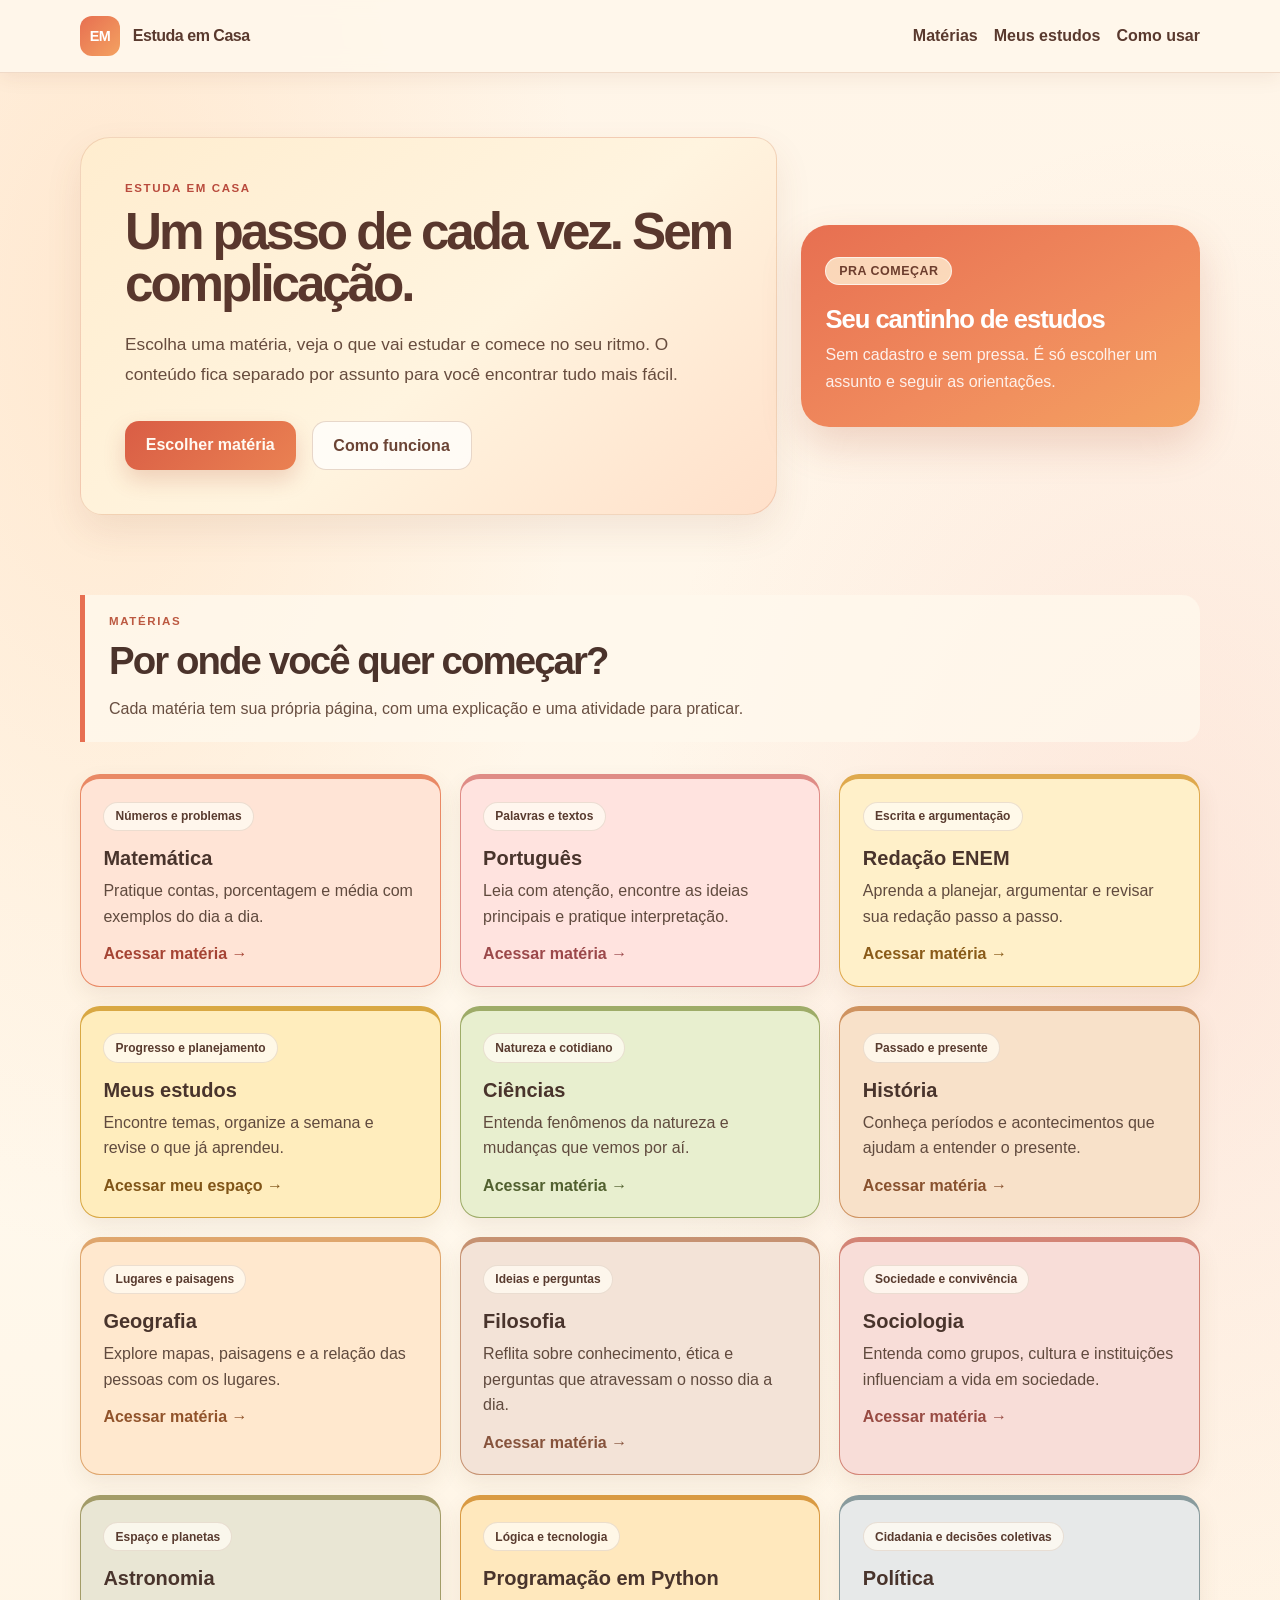
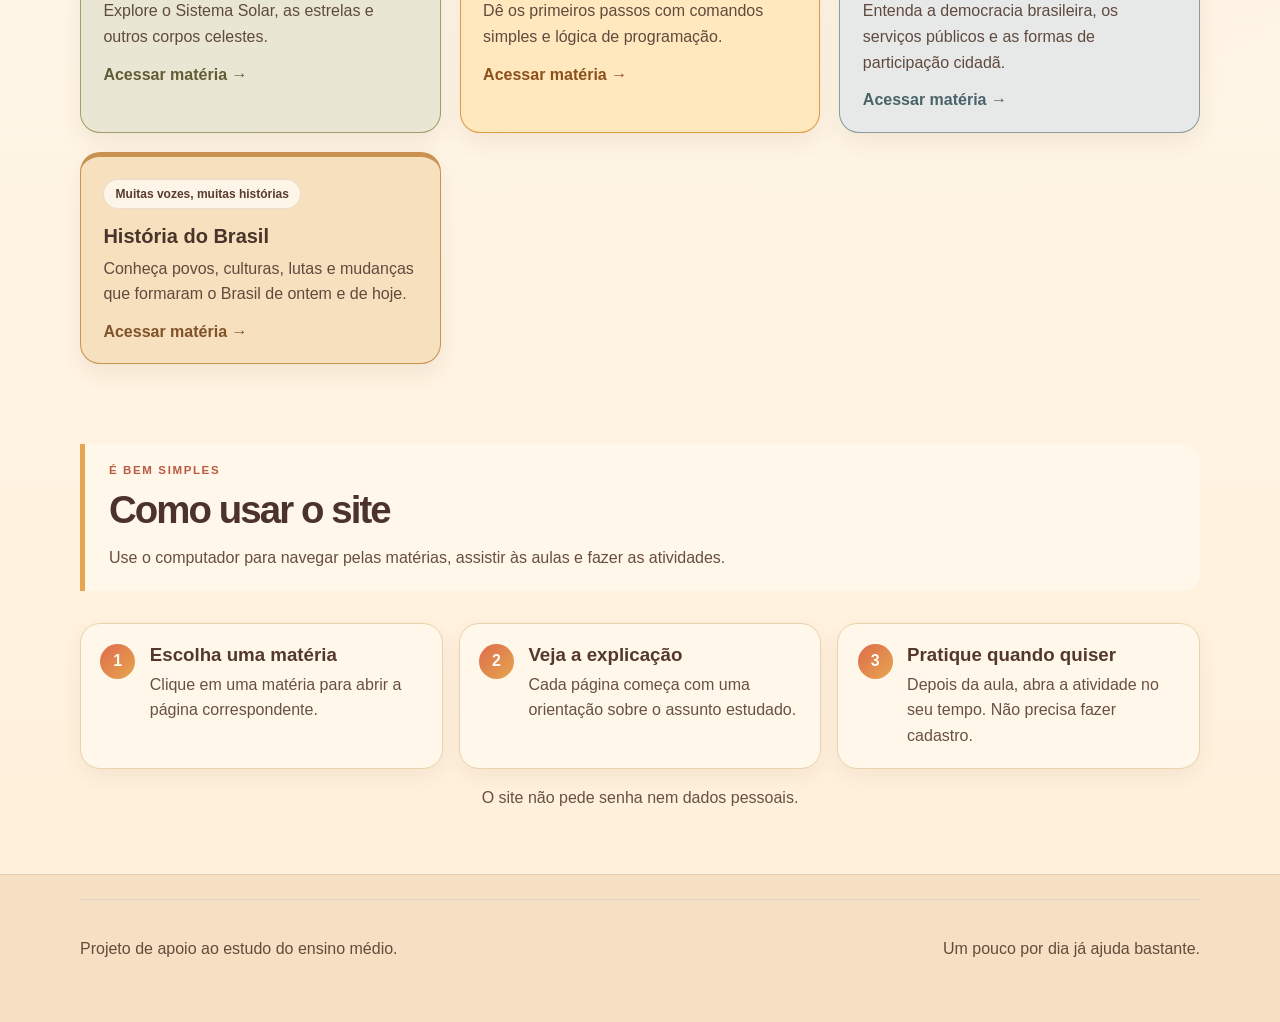
==== commit 79962a9f: "Remove WhatsApp contact from published site Co-authored-by: Copilot App <223556219+Copilot@users.nor" ====
--- a/index.html
+++ b/index.html
@@ -195,6 +195,5 @@
     </footer>
     <script src="atividade.js" defer></script>
     <script src="estudos.js" defer></script>
-    <script src="support-chat.js" defer></script>
   </body>
 </html>
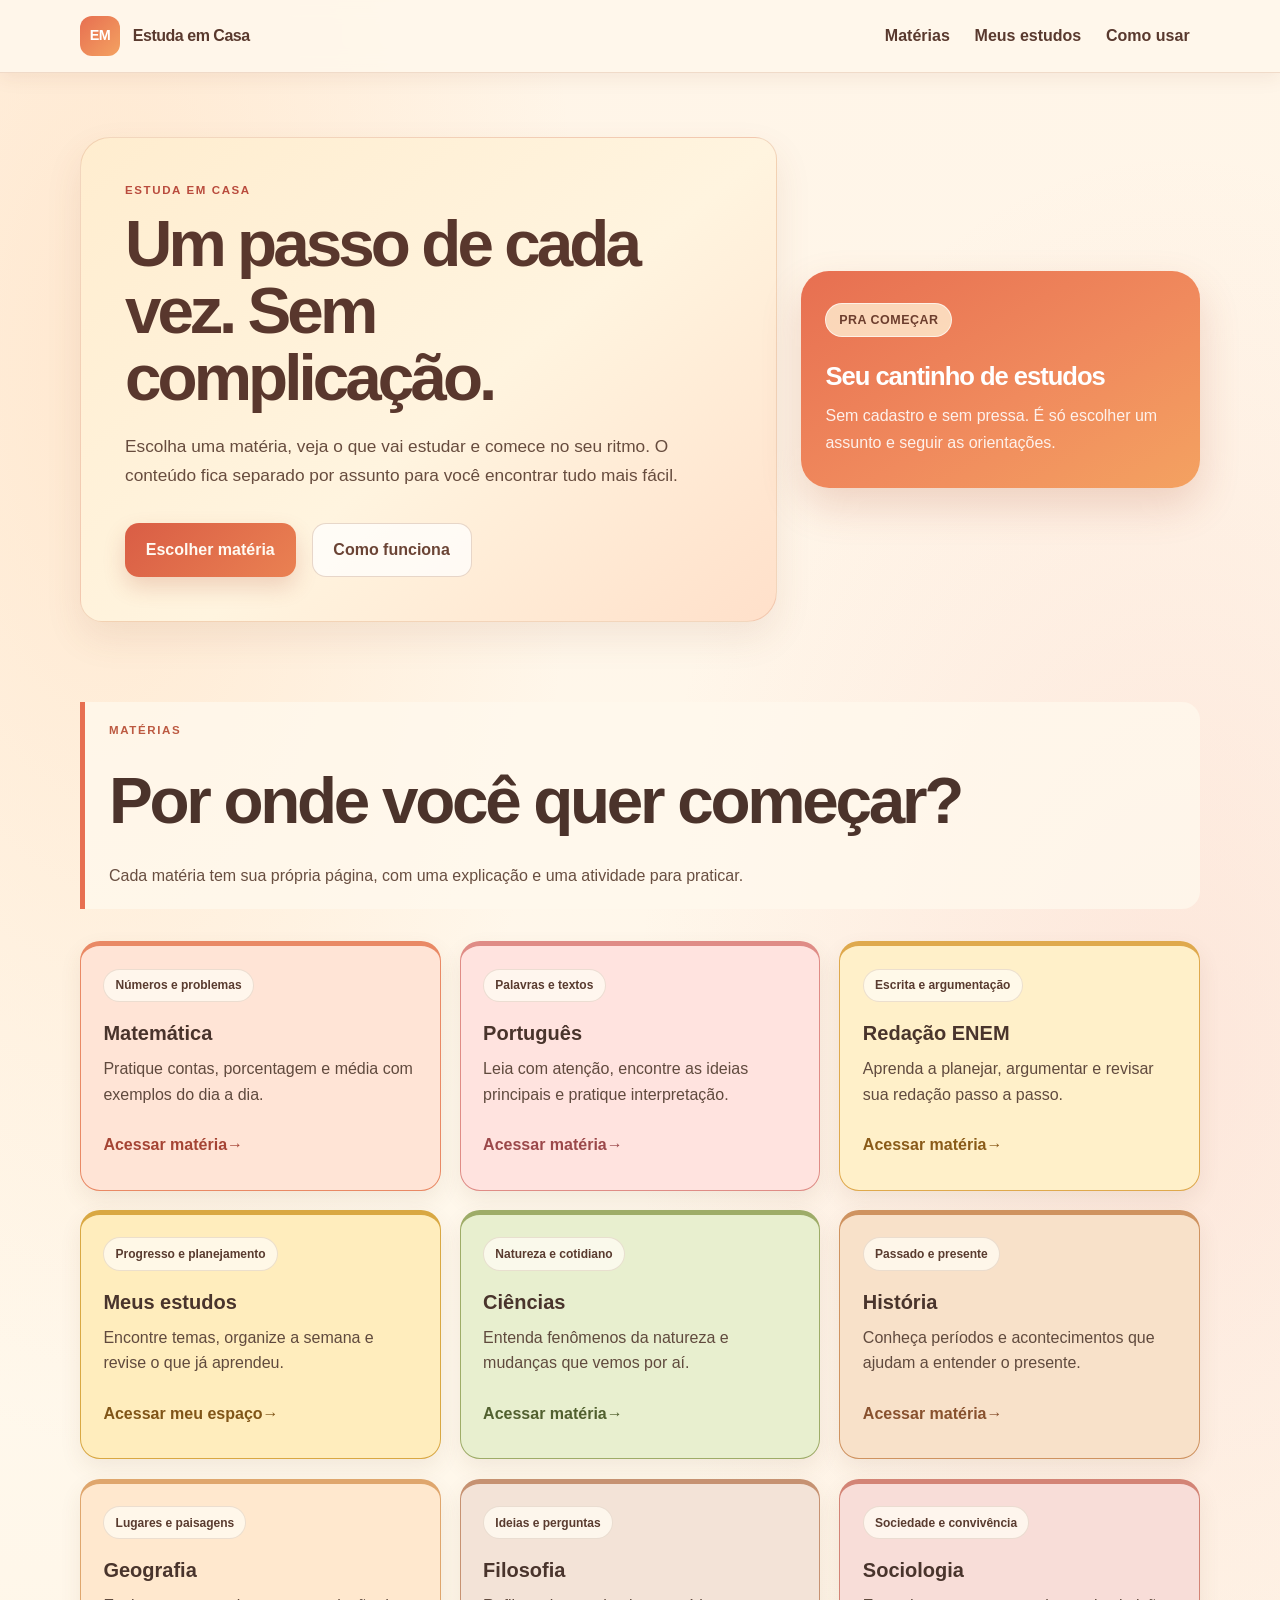
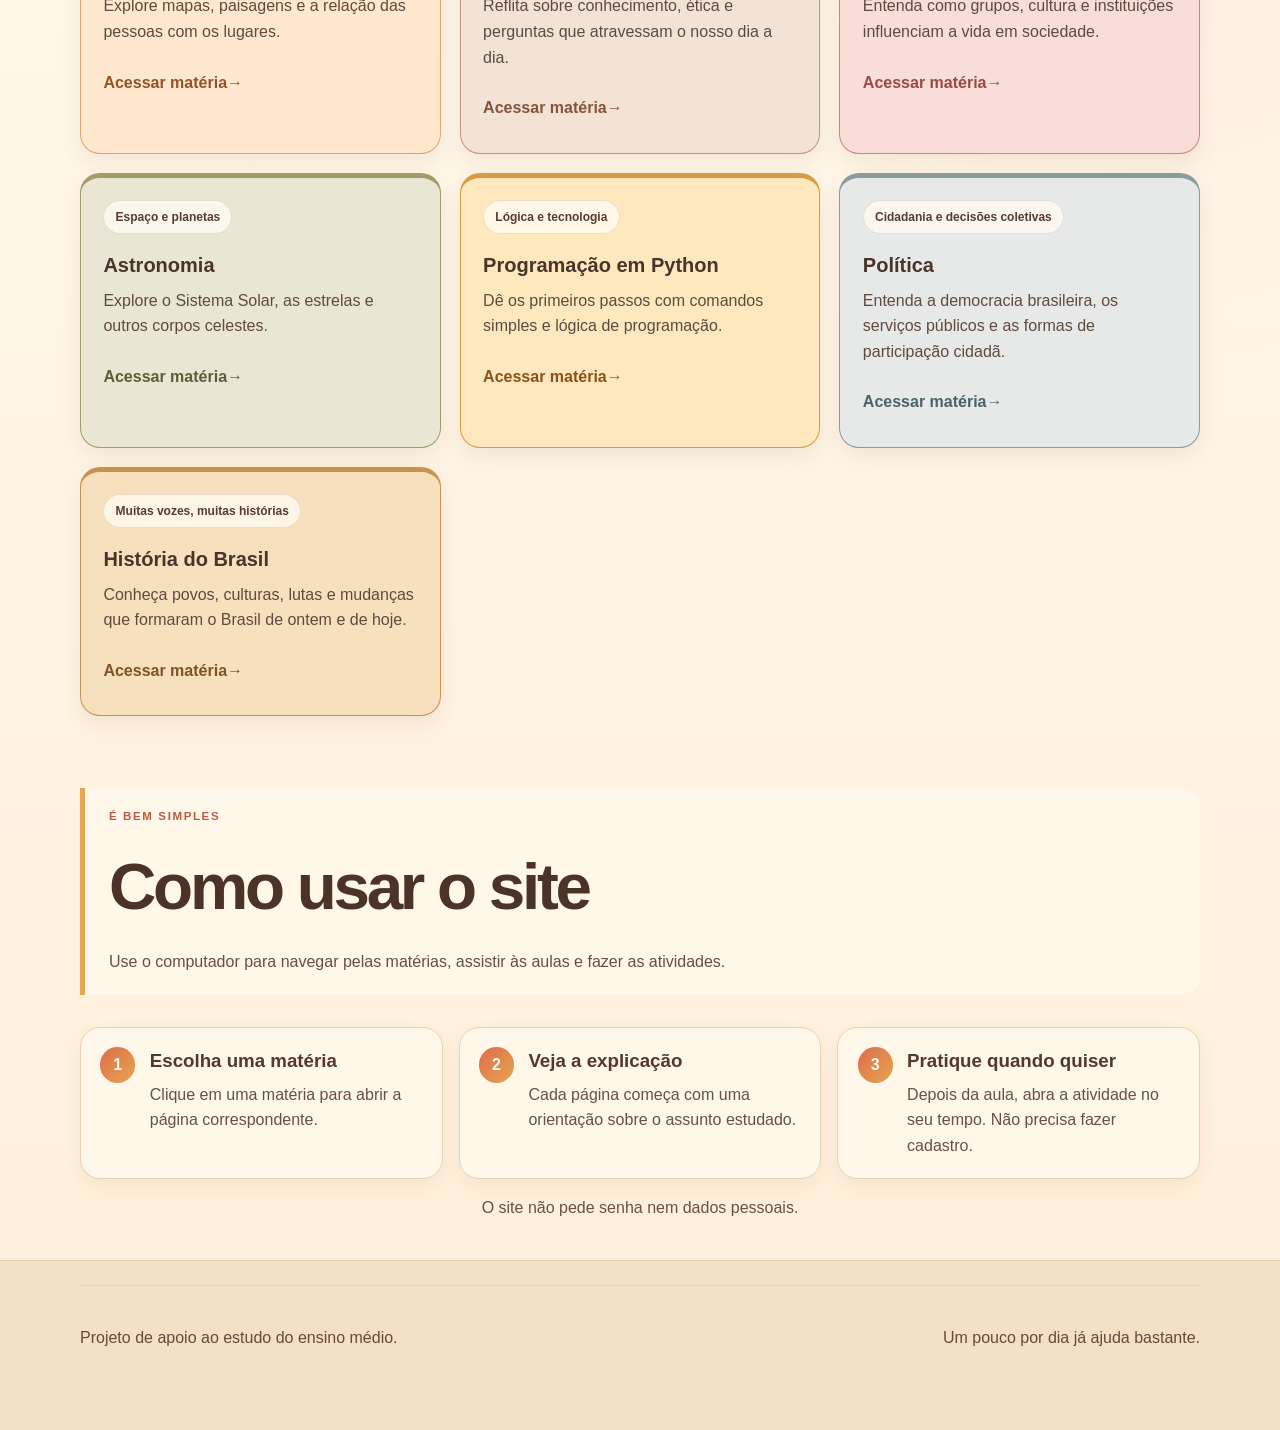
==== commit e7e211b3: "Make site responsive on mobile Co-authored-by: Copilot App <223556219+Copilot@users.noreply.github.c" ====
--- a/index.html
+++ b/index.html
@@ -2,7 +2,7 @@
 <html lang="pt-BR">
   <head>
     <meta charset="UTF-8" />
-    <meta name="viewport" content="width=device-width, initial-scale=1.0" />
+    <meta name="viewport" content="width=device-width, initial-scale=1, viewport-fit=cover" />
     <title>Estuda em Casa | Ensino Médio</title>
     <meta
       name="description"
@@ -22,7 +22,10 @@
           <span class="brand-mark">EM</span>
           <span>Estuda em Casa</span>
         </div>
-        <nav class="nav-links" aria-label="Menu principal">
+        <button class="nav-menu-toggle" type="button" aria-label="Abrir menu de navegação" aria-expanded="false" aria-controls="primary-navigation">
+          <span></span><span></span><span></span>
+        </button>
+        <nav class="nav-links" id="primary-navigation" aria-label="Menu principal">
           <a href="#materias">Matérias</a>
           <a href="meus-estudos.html">Meus estudos</a>
           <a href="#como-usar">Como usar</a>
@@ -195,5 +198,6 @@
     </footer>
     <script src="atividade.js" defer></script>
     <script src="estudos.js" defer></script>
+    <script src="mobile-nav.js" defer></script>
   </body>
 </html>
--- a/styles.css
+++ b/styles.css
@@ -19,11 +19,21 @@
 
 html {
   scroll-behavior: smooth;
+  -webkit-text-size-adjust: 100%;
+  text-size-adjust: 100%;
+  overflow-x: clip;
 }
 
 body {
   margin: 0;
+  min-height: 100vh;
+  min-height: 100dvh;
+  min-width: 0;
+  overflow-x: clip;
+  padding-inline: env(safe-area-inset-left) env(safe-area-inset-right);
   font-family: "Segoe UI", Arial, sans-serif;
+  font-size: 1rem;
+  line-height: 1.5;
   background: linear-gradient(180deg, #fffaf4 0%, #fff8ee 42%, #fff4df 100%);
   color: var(--text);
 }
@@ -34,7 +44,9 @@
 }
 
 button,
-input {
+input,
+select,
+textarea {
   font: inherit;
 }
 
@@ -47,6 +59,7 @@
   position: sticky;
   top: 0;
   z-index: 10;
+  padding-top: env(safe-area-inset-top);
   backdrop-filter: blur(10px);
   background: rgba(255, 250, 242, 0.85);
   border-bottom: 1px solid rgba(183, 139, 84, 0.12);
@@ -1265,3 +1278,401 @@
     width: min(22rem, calc(100vw - 1.5rem));
   }
 }
+
+img,
+video,
+iframe,
+svg {
+  max-width: 100%;
+}
+
+img,
+video {
+  height: auto;
+}
+
+button,
+input,
+select,
+textarea {
+  min-width: 0;
+}
+
+input,
+select,
+textarea {
+  font-size: 16px;
+}
+
+.container,
+main,
+section,
+article,
+header,
+footer,
+.subject-card,
+.lesson-card,
+.activity-content,
+.study-section-card,
+.resource-card,
+.study-tool-card {
+  min-width: 0;
+}
+
+h1,
+h2,
+h3,
+p,
+a,
+button,
+label {
+  overflow-wrap: anywhere;
+}
+
+a,
+button,
+summary,
+select,
+input[type="checkbox"],
+input[type="radio"] {
+  -webkit-tap-highlight-color: transparent;
+}
+
+.nav-menu-toggle {
+  display: inline-grid;
+  flex: 0 0 2.75rem;
+  place-content: center;
+  gap: 0.3rem;
+  width: 2.75rem;
+  height: 2.75rem;
+  padding: 0.5rem;
+  border: 1px solid rgba(102, 93, 81, 0.26);
+  border-radius: 0.75rem;
+  background: var(--panel);
+  color: var(--text);
+  cursor: pointer;
+}
+
+.nav-menu-toggle span {
+  display: block;
+  width: 1.35rem;
+  height: 2px;
+  border-radius: 2px;
+  background: currentColor;
+}
+
+.nav-menu-toggle:focus-visible,
+.nav-menu-toggle:active {
+  outline: 3px solid var(--accent);
+  outline-offset: 2px;
+}
+
+.nav-links {
+  gap: 0.25rem;
+}
+
+.nav-links a,
+.hero-actions > a,
+.lesson-link,
+.back-link,
+.card-link,
+.essay-video-card a,
+.resource-open,
+.summary-action {
+  display: inline-flex;
+  align-items: center;
+  min-height: 2.75rem;
+}
+
+.nav-links a {
+  padding: 0.5rem 0.65rem;
+  border-radius: 0.65rem;
+}
+
+.primary-btn,
+.ghost-btn,
+.answer-btn,
+.activity-summary,
+.support-chat-toggle,
+.support-chat-link {
+  min-height: 2.75rem;
+}
+
+.answer-grid,
+.single-grid {
+  grid-template-columns: minmax(0, 1fr);
+}
+
+.nav {
+  position: relative;
+  flex-direction: row;
+  justify-content: space-between;
+  gap: 0.75rem;
+  min-height: 4rem;
+  padding-block: 0.5rem;
+}
+
+.brand {
+  min-width: 0;
+}
+
+.nav-menu-toggle {
+  display: inline-grid;
+}
+
+.nav-links {
+  position: absolute;
+  z-index: 20;
+  top: calc(100% - 0.1rem);
+  right: 0;
+  left: 0;
+  display: none;
+  max-height: min(70dvh, 32rem);
+  overflow-y: auto;
+  overscroll-behavior: contain;
+  padding: 0.5rem;
+  border: 1px solid rgba(102, 93, 81, 0.2);
+  border-radius: 0 0 1rem 1rem;
+  background: #fffaf2;
+  box-shadow: 0 12px 24px rgba(45, 42, 38, 0.16);
+  color: var(--muted);
+}
+
+.nav-links.is-open {
+  display: grid;
+  grid-template-columns: minmax(0, 1fr);
+  justify-content: stretch;
+}
+
+.nav-links a {
+  width: 100%;
+}
+
+.section {
+  padding-top: clamp(1.25rem, 5vw, 2rem);
+  padding-bottom: max(2.5rem, env(safe-area-inset-bottom));
+}
+
+.section-heading h2,
+.study-hub > .section-heading h1,
+.essay-heading h1,
+.hero-copy h1 {
+  font-size: clamp(1.8rem, 7vw, 4.1rem);
+  overflow-wrap: anywhere;
+}
+
+.section-heading,
+.subject-intro,
+.lesson-card,
+.challenge-panel,
+.study-dashboard,
+.study-section-card,
+.essay-heading,
+.essay-section {
+  max-width: 100%;
+}
+
+.subject-grid,
+.subject-grid-home,
+.steps-grid,
+.challenge-layout,
+.planner-grid,
+.study-stats,
+.catalog-filters,
+.catalog-results,
+.study-tools-grid,
+.subject-progress-list,
+.essay-video-grid,
+.competency-grid {
+  grid-template-columns: minmax(0, 1fr);
+}
+
+.activity-summary {
+  flex-wrap: wrap;
+  padding: 1rem;
+}
+
+.activity-content,
+.lesson-card,
+.subject-intro,
+.challenge-panel,
+.essay-section {
+  padding-inline: clamp(1rem, 4vw, 1.4rem);
+}
+
+.answer-btn {
+  width: 100%;
+  padding: 0.75rem 0.9rem;
+  text-align: left;
+}
+
+.back-link,
+.card-link {
+  padding-block: 0.5rem;
+}
+
+.submit-btn {
+  width: 100%;
+}
+
+.footer-inner {
+  padding-bottom: max(1rem, env(safe-area-inset-bottom));
+}
+
+.support-widget {
+  right: max(0.75rem, env(safe-area-inset-right));
+  bottom: max(0.75rem, env(safe-area-inset-bottom));
+}
+
+.support-chat-panel {
+  width: min(22rem, calc(100vw - 2rem - env(safe-area-inset-left) - env(safe-area-inset-right)));
+  max-height: min(60dvh, 24rem);
+}
+
+body[class] {
+  background-attachment: scroll;
+}
+
+:root[data-theme="dark"] body[class] {
+  background-attachment: scroll;
+}
+
+.nav-menu-toggle {
+  color: #3b332b;
+  background: rgba(255, 250, 242, 0.98);
+}
+
+.nav-links.is-open {
+  color: #493e31;
+}
+
+.nav-links a:focus-visible,
+.primary-btn:focus-visible,
+.ghost-btn:focus-visible,
+.answer-btn:focus-visible,
+.activity-summary:focus-visible,
+.lesson-link:focus-visible,
+.back-link:focus-visible,
+.card-link:focus-visible,
+.essay-video-card a:focus-visible,
+.resource-open:focus-visible {
+  outline: 3px solid var(--accent);
+  outline-offset: 2px;
+}
+
+.primary-btn:active,
+.ghost-btn:active,
+.answer-btn:not(:disabled):active,
+.lesson-link:active,
+.subject-card:active,
+.essay-video-card a:active,
+.resource-open:active {
+  filter: brightness(0.94);
+}
+
+@media (min-width: 600px) {
+  .container {
+    width: min(1120px, calc(100% - 2.5rem));
+  }
+
+  .nav {
+    flex-direction: row;
+    align-items: center;
+    min-height: 4.5rem;
+  }
+
+  .nav-menu-toggle {
+    display: none;
+  }
+
+  .nav-links,
+  .nav-links.is-open {
+    position: static;
+    display: flex;
+    flex: 1 1 auto;
+    flex-wrap: wrap;
+    justify-content: flex-end;
+    max-height: none;
+    overflow: visible;
+    padding: 0;
+    border: 0;
+    border-radius: 0;
+    background: transparent;
+    box-shadow: none;
+  }
+
+  .nav-links a {
+    width: auto;
+  }
+
+  .subject-grid,
+  .subject-grid-home,
+  .steps-grid,
+  .planner-grid,
+  .study-stats,
+  .catalog-filters,
+  .study-tools-grid,
+  .essay-video-grid,
+  .competency-grid {
+    grid-template-columns: repeat(2, minmax(0, 1fr));
+  }
+
+  .catalog-results,
+  .subject-progress-list {
+    grid-template-columns: repeat(2, minmax(0, 1fr));
+  }
+
+  .answer-grid,
+  .single-grid {
+    grid-template-columns: repeat(2, minmax(0, 1fr));
+  }
+
+  .challenge-layout {
+    grid-template-columns: minmax(0, 1fr);
+  }
+
+  .submit-btn {
+    width: fit-content;
+  }
+}
+
+@media (min-width: 1024px) {
+  .container {
+    width: min(1120px, calc(100% - 3rem));
+  }
+
+  .hero {
+    grid-template-columns: minmax(0, 1.4fr) minmax(18rem, 0.8fr);
+  }
+
+  .subject-grid {
+    grid-template-columns: repeat(4, minmax(0, 1fr));
+  }
+
+  .subject-grid-home,
+  .steps-grid,
+  .planner-grid {
+    grid-template-columns: repeat(3, minmax(0, 1fr));
+  }
+
+  .study-stats {
+    grid-template-columns: repeat(4, minmax(0, 1fr));
+  }
+
+  .catalog-filters {
+    grid-template-columns: repeat(4, minmax(0, 1fr));
+  }
+
+  .catalog-results,
+  .subject-progress-list {
+    grid-template-columns: repeat(2, minmax(0, 1fr));
+  }
+
+  .study-tools-grid {
+    grid-template-columns: repeat(3, minmax(0, 1fr));
+  }
+
+  .challenge-layout {
+    grid-template-columns: minmax(0, 1.15fr) minmax(0, 0.85fr);
+  }
+}
